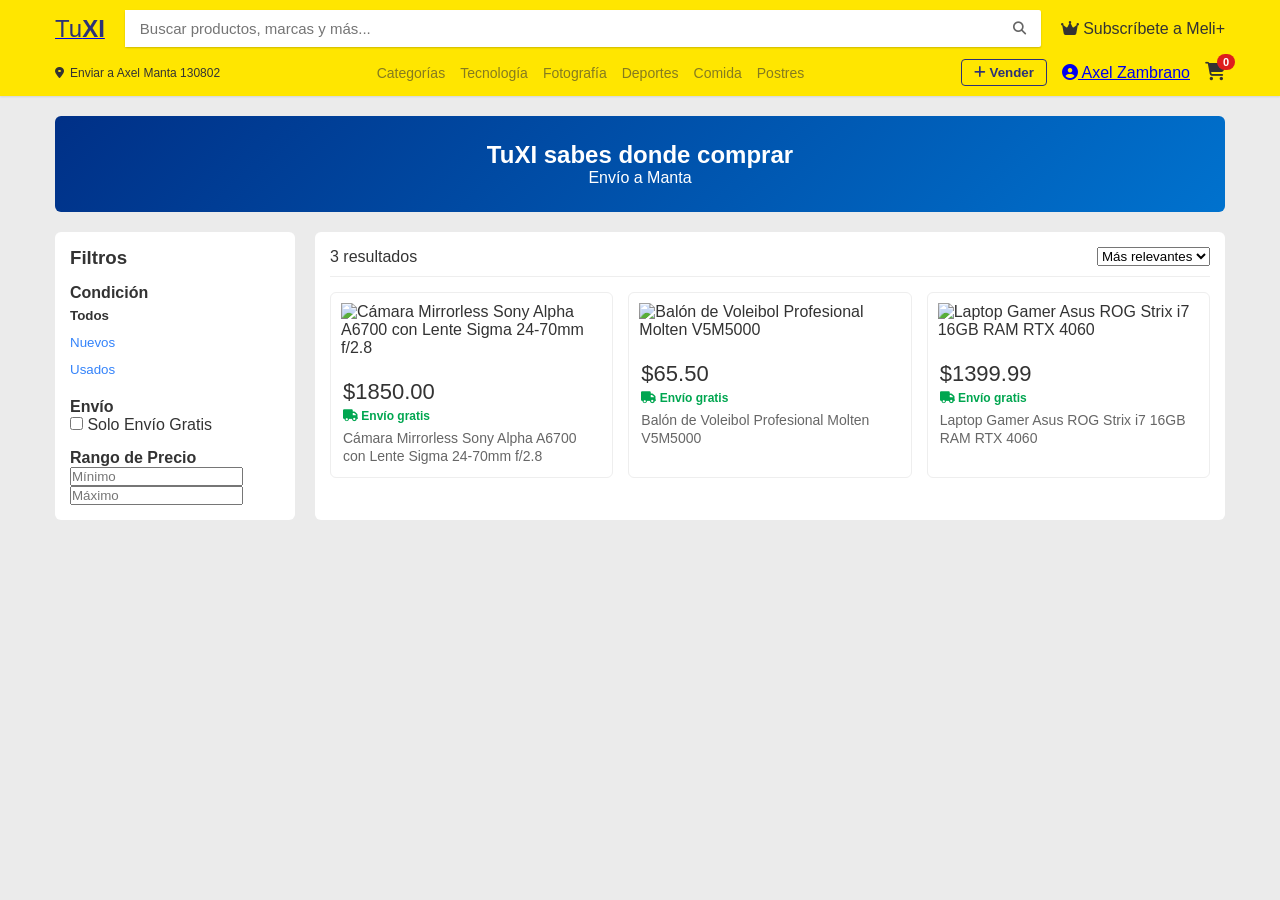
==== MercadoLibre.Web/index.html @ 3d37e742 "Replace 'Moda' category with 'Comida' and 'Postres'" ====
<!DOCTYPE html>
<html lang="es">
<head>
    <meta charset="UTF-8">
    <meta name="viewport" content="width=device-width, initial-scale=1.0">
    <title>Mercado Libre - Envío Gratis y Ofertas</title>
    <link rel="stylesheet" href="assets/css/styles.css">
    <link rel="stylesheet" href="https://cdnjs.cloudflare.com/ajax/libs/font-awesome/6.4.0/css/all.min.css">
</head>
<body>
    <header class="ml-header">
        <div class="header-container">
            <div class="header-top">
                <a href="#" class="logo">
                    <span class="logo-text">Tu<b>XI</b></span>
                </a>
                <div class="search-bar">
                    <input type="text" id="searchInput" placeholder="Buscar productos, marcas y más...">
                    <button id="searchBtn"><i class="fas fa-search"></i></button>
                </div>
                <div class="header-promo">
                    <i class="fas fa-crown"></i> Subscríbete a Meli+
                </div>
            </div>
            <nav class="header-nav">
                <div class="nav-address">
                    <i class="fas fa-map-marker-alt"></i>
                    <div>
                        <span class="text-small">Enviar a Axel</span>
                        <span class="text-bold">Manta 130802</span>
                    </div>
                </div>
                <ul class="nav-categories">
                    <li><a href="#" onclick="filterByCategory('Todos')">Categorías</a></li>
                    <li><a href="#" onclick="filterByCategory('Tecnología')">Tecnología</a></li>
                    <li><a href="#" onclick="filterByCategory('Cámaras')">Fotografía</a></li>
                    <li><a href="#" onclick="filterByCategory('Deportes')">Deportes</a></li>
                    <li><a href="#" onclick="filterByCategory('Comida')">Comida</a></li>
                    <li><a href="#" onclick="filterByCategory('Postres')">Postres</a></li>
                </ul>
                <div class="nav-user-actions">
                    <button class="btn-sell" onclick="openModal('modalPublish')"><i class="fas fa-plus"></i> Vender</button>
                    <a href="#" class="nav-link" id="userMenuBtn"><i class="fas fa-user-circle"></i> Axel Zambrano</a>
                    <a href="#" class="cart-btn" onclick="toggleCart()">
                        <i class="fas fa-shopping-cart"></i>
                        <span id="cartBadge" class="badge">0</span>
                    </a>
                </div>
            </nav>
        </div>
    </header>

    <main class="main-container">
        <!-- Banner principal -->
        <section class="hero-banner">
            <h2>TuXI sabes donde comprar </h2>
            <p>Envío a Manta</p>
        </section>

        <!-- Filtros y Contenido -->
        <div class="content-layout">
            <aside class="sidebar-filters">
                <h3>Filtros</h3>
                <div class="filter-group">
                    <h4>Condición</h4>
                    <button class="filter-btn active" onclick="filterCondition('all')">Todos</button>
                    <button class="filter-btn" onclick="filterCondition('Nuevo')">Nuevos</button>
                    <button class="filter-btn" onclick="filterCondition('Usado')">Usados</button>
                </div>
                <div class="filter-group">
                    <h4>Envío</h4>
                    <label><input type="checkbox" id="freeShippingCheck" onchange="applyFilters()"> Solo Envío Gratis</label>
                </div>
                <div class="filter-group">
                    <h4>Rango de Precio</h4>
                    <input type="number" id="minPrice" placeholder="Mínimo" oninput="applyFilters()">
                    <input type="number" id="maxPrice" placeholder="Máximo" oninput="applyFilters()">
                </div>
            </aside>

            <section class="products-grid-section">
                <div class="grid-header">
                    <span id="resultsCount">Cargando productos...</span>
                    <select id="sortSelect" onchange="applyFilters()">
                        <option value="relevance">Más relevantes</option>
                        <option value="price-asc">Menor precio</option>
                        <option value="price-desc">Mayor precio</option>
                    </select>
                </div>
                <div class="products-grid" id="productsGrid"></div>
            </section>
        </div>
    </main>

    <!-- Drawer de Carrito -->
    <div id="cartDrawer" class="cart-drawer">
        <div class="drawer-header">
            <h3><i class="fas fa-shopping-cart"></i> Tu Carrito</h3>
            <button onclick="toggleCart()" class="close-btn">&times;</button>
        </div>
        <div id="cartItemsList" class="drawer-body"></div>
        <div class="drawer-footer">
            <div class="total-row">
                <span>Total:</span>
                <strong id="cartTotal">$0.00</strong>
            </div>
            <button class="btn-checkout" onclick="checkout()">Comprar ahora</button>
        </div>
    </div>

    <!-- Modal para Publicar Producto -->
    <div id="modalPublish" class="modal">
        <div class="modal-content">
            <span class="close-modal" onclick="closeModal('modalPublish')">&times;</span>
            <h2>Vender un Producto</h2>
            <form id="publishForm" onsubmit="publishProduct(event)">
                <div class="form-group">
                    <label>Título del Producto</label>
                    <input type="text" id="pubTitle" required placeholder="Ej. Cámara Sony A6700 4K">
                </div>
                <div class="form-group">
                    <label>Categoría</label>
                    <select id="pubCategory" required>
                        <option value="Tecnología">Tecnología</option>
                        <option value="Cámaras">Cámaras y Fotografía</option>
                        <option value="Deportes">Deportes</option>
                        <option value="Comida">Comida</option>
                        <option value="Postres">Postres</option>
                    </select>
                </div>
                <div class="form-row">
                    <div class="form-group">
                        <label>Precio ($)</label>
                        <input type="number" id="pubPrice" step="0.01" required>
                    </div>
                    <div class="form-group">
                        <label>Condición</label>
                        <select id="pubCondition">
                            <option value="Nuevo">Nuevo</option>
                            <option value="Usado">Usado</option>
                        </select>
                    </div>
                </div>
                <div class="form-group">
                    <label>URL de la Imagen</label>
                    <input type="url" id="pubImage" required placeholder="https://..." value="https://images.unsplash.com/photo-1516035069371-29a1b244cc32?w=500">
                </div>
                <div class="form-group">
                    <label>Descripción</label>
                    <textarea id="pubDescription" rows="3" required></textarea>
                </div>
                <button type="submit" class="btn-submit">Publicar Ahora</button>
            </form>
        </div>
    </div>

    <!-- Modal Detalle y Mensajería Chat -->
    <div id="modalDetail" class="modal">
        <div class="modal-content large">
            <span class="close-modal" onclick="closeModal('modalDetail')">&times;</span>
            <div id="productDetailBody" class="detail-grid"></div>
            <hr class="divider">
            <div class="questions-section">
                <h3>Preguntas y Respuestas al Vendedor</h3>
                <div class="ask-box">
                    <input type="text" id="questionInput" placeholder="Escribe tu pregunta al vendedor...">
                    <button onclick="sendQuestion()"><i class="fas fa-paper-plane"></i> Preguntar</button>
                </div>
                <div id="chatMessages" class="chat-messages-list"></div>
            </div>
        </div>
    </div>

    <script src="js/products.js"></script>
    <script src="js/cart.js"></script>
    <script src="js/chat.js"></script>
    <script src="js/app.js"></script>
</body>
</html>
---- MercadoLibre.Web/assets/css/styles.css ----
* {
    margin: 0;
    padding: 0;
    box-sizing: border-box;
    font-family: 'Proxima Nova', -apple-system, BlinkMacSystemFont, 'Segoe UI', Roboto, Helvetica, Arial, sans-serif;
}

body {
    background-color: #ebebeb;
    color: #333;
}

/* Header Mercado Libre Style */
.ml-header {
    background-color: #ffe600;
    padding: 10px 0;
    box-shadow: 0 1px 2px 0 rgba(0,0,0,0.1);
    position: sticky;
    top: 0;
    z-index: 100;
}

.header-container {
    max-width: 1200px;
    margin: 0 auto;
    padding: 0 15px;
}

.header-top {
    display: flex;
    align-items: center;
    justify-content: space-between;
    gap: 20px;
}

.logo-text {
    font-size: 24px;
    color: #2d3277;
    text-decoration: none;
}

.search-bar {
    flex: 1;
    display: flex;
    background: #fff;
    border-radius: 2px;
    box-shadow: 0 1px 2px 0 rgba(0,0,0,0.2);
}

.search-bar input {
    width: 100%;
    border: none;
    padding: 10px 15px;
    font-size: 15px;
    outline: none;
}

.search-bar button {
    border: none;
    background: transparent;
    padding: 0 15px;
    color: #666;
    cursor: pointer;
}

.header-nav {
    display: flex;
    justify-content: space-between;
    align-items: center;
    margin-top: 12px;
}

.nav-address {
    display: flex;
    align-items: center;
    gap: 6px;
    font-size: 12px;
    cursor: pointer;
}

.nav-categories {
    display: flex;
    list-style: none;
    gap: 15px;
}

.nav-categories a {
    text-decoration: none;
    color: rgba(51,51,51,.6);
    font-size: 14px;
}

.nav-categories a:hover {
    color: #333;
}

.nav-user-actions {
    display: flex;
    align-items: center;
    gap: 15px;
}

.btn-sell {
    background: transparent;
    border: 1px solid #2d3277;
    color: #2d3277;
    padding: 5px 12px;
    border-radius: 4px;
    font-weight: 600;
    cursor: pointer;
}

.cart-btn {
    position: relative;
    color: #333;
    font-size: 18px;
    text-decoration: none;
}

.badge {
    position: absolute;
    top: -8px;
    right: -10px;
    background: #de1d1d;
    color: white;
    font-size: 11px;
    padding: 2px 6px;
    border-radius: 10px;
    font-weight: bold;
}

/* Layout */
.main-container {
    max-width: 1200px;
    margin: 20px auto;
    padding: 0 15px;
}

.hero-banner {
    background: linear-gradient(135deg, #003087, #0072ce);
    color: white;
    padding: 25px;
    border-radius: 6px;
    margin-bottom: 20px;
    text-align: center;
}

.content-layout {
    display: grid;
    grid-template-columns: 240px 1fr;
    gap: 20px;
}

.sidebar-filters {
    background: #fff;
    padding: 15px;
    border-radius: 6px;
    height: fit-content;
}

.filter-group {
    margin-top: 15px;
}

.filter-btn {
    display: block;
    width: 100%;
    text-align: left;
    background: none;
    border: none;
    padding: 6px 0;
    cursor: pointer;
    color: #3483fa;
}

.filter-btn.active {
    font-weight: bold;
    color: #333;
}

/* Products Grid */
.products-grid-section {
    background: #fff;
    padding: 15px;
    border-radius: 6px;
}

.grid-header {
    display: flex;
    justify-content: space-between;
    align-items: center;
    margin-bottom: 15px;
    padding-bottom: 10px;
    border-bottom: 1px solid #eee;
}

.products-grid {
    display: grid;
    grid-template-columns: repeat(auto-fill, minmax(210px, 1fr));
    gap: 15px;
}

.product-card {
    border: 1px solid #eee;
    border-radius: 6px;
    overflow: hidden;
    background: #fff;
    transition: transform 0.2s, box-shadow 0.2s;
    cursor: pointer;
}

.product-card:hover {
    transform: translateY(-3px);
    box-shadow: 0 6px 16px rgba(0,0,0,0.1);
}

.product-card img {
    width: 100%;
    height: 180px;
    object-fit: contain;
    padding: 10px;
}

.card-details {
    padding: 12px;
}

.price {
    font-size: 22px;
    font-weight: 500;
    color: #333;
}

.shipping {
    color: #00a650;
    font-size: 12px;
    font-weight: 600;
    margin-top: 4px;
}

.card-title {
    font-size: 14px;
    color: #666;
    margin-top: 6px;
    line-height: 1.3;
}

/* Modal and Drawer */
.modal {
    display: none;
    position: fixed;
    top: 0;
    left: 0;
    width: 100%;
    height: 100%;
    background: rgba(0,0,0,0.5);
    z-index: 1000;
}

.modal-content {
    background: #fff;
    margin: 5% auto;
    padding: 25px;
    width: 90%;
    max-width: 500px;
    border-radius: 8px;
    position: relative;
}

.modal-content.large {
    max-width: 850px;
}

.close-modal {
    position: absolute;
    right: 15px;
    top: 10px;
    font-size: 24px;
    cursor: pointer;
}

/* Cart Drawer */
.cart-drawer {
    position: fixed;
    right: -380px;
    top: 0;
    width: 360px;
    height: 100%;
    background: #fff;
    box-shadow: -2px 0 10px rgba(0,0,0,0.2);
    transition: right 0.3s ease;
    z-index: 1001;
    display: flex;
    flex-direction: column;
}

.cart-drawer.open {
    right: 0;
}

.drawer-header {
    padding: 15px;
    background: #ffe600;
    display: flex;
    justify-content: space-between;
    align-items: center;
}

.drawer-body {
    flex: 1;
    overflow-y: auto;
    padding: 15px;
}

.drawer-footer {
    padding: 15px;
    border-top: 1px solid #eee;
}

.btn-checkout {
    width: 100%;
    background: #3483fa;
    color: white;
    border: none;
    padding: 12px;
    border-radius: 6px;
    font-size: 16px;
    font-weight: 600;
    cursor: pointer;
}

.btn-checkout:hover {
    background: #2968c8;
}

/* Form Styles */
.form-group {
    margin-bottom: 12px;
}

.form-group label {
    display: block;
    font-size: 13px;
    margin-bottom: 4px;
    font-weight: bold;
}

.form-group input, .form-group select, .form-group textarea {
    width: 100%;
    padding: 8px;
    border: 1px solid #ccc;
    border-radius: 4px;
}

.btn-submit {
    width: 100%;
    background: #3483fa;
    color: white;
    border: none;
    padding: 10px;
    border-radius: 4px;
    font-weight: bold;
    cursor: pointer;
}
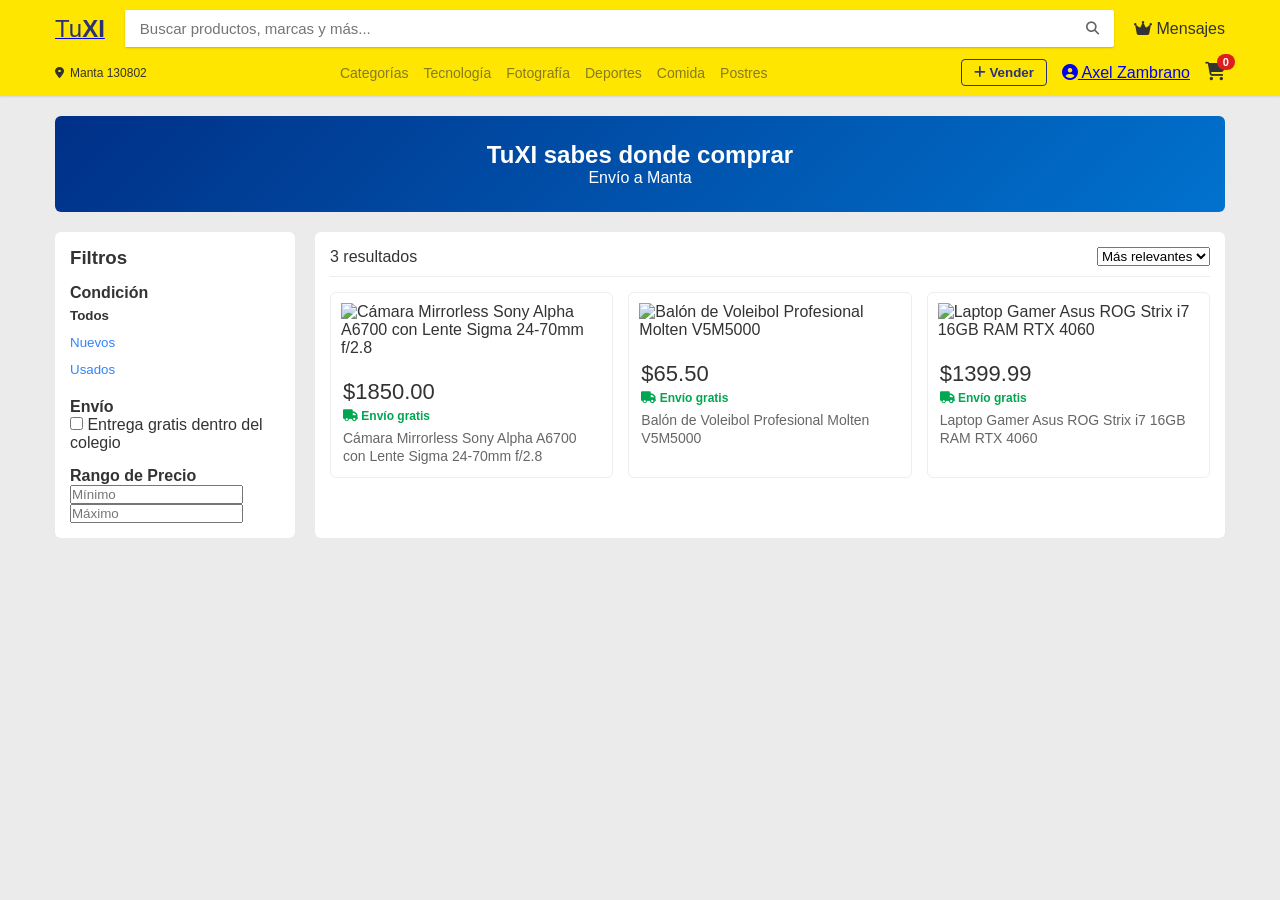
==== commit 2dd2aa90: "Update index.html" ====
--- a/MercadoLibre.Web/index.html
+++ b/MercadoLibre.Web/index.html
@@ -3,7 +3,7 @@
 <head>
     <meta charset="UTF-8">
     <meta name="viewport" content="width=device-width, initial-scale=1.0">
-    <title>Mercado Libre - Envío Gratis y Ofertas</title>
+    <title>TuXI, Crece tu Negocio</title>
     <link rel="stylesheet" href="assets/css/styles.css">
     <link rel="stylesheet" href="https://cdnjs.cloudflare.com/ajax/libs/font-awesome/6.4.0/css/all.min.css">
 </head>
@@ -19,14 +19,13 @@
                     <button id="searchBtn"><i class="fas fa-search"></i></button>
                 </div>
                 <div class="header-promo">
-                    <i class="fas fa-crown"></i> Subscríbete a Meli+
+                    <i class="fas fa-crown"></i> Mensajes
                 </div>
             </div>
             <nav class="header-nav">
                 <div class="nav-address">
                     <i class="fas fa-map-marker-alt"></i>
                     <div>
-                        <span class="text-small">Enviar a Axel</span>
                         <span class="text-bold">Manta 130802</span>
                     </div>
                 </div>
@@ -69,7 +68,7 @@
                 </div>
                 <div class="filter-group">
                     <h4>Envío</h4>
-                    <label><input type="checkbox" id="freeShippingCheck" onchange="applyFilters()"> Solo Envío Gratis</label>
+                    <label><input type="checkbox" id="freeShippingCheck" onchange="applyFilters()"> Entrega gratis dentro del colegio</label>
                 </div>
                 <div class="filter-group">
                     <h4>Rango de Precio</h4>
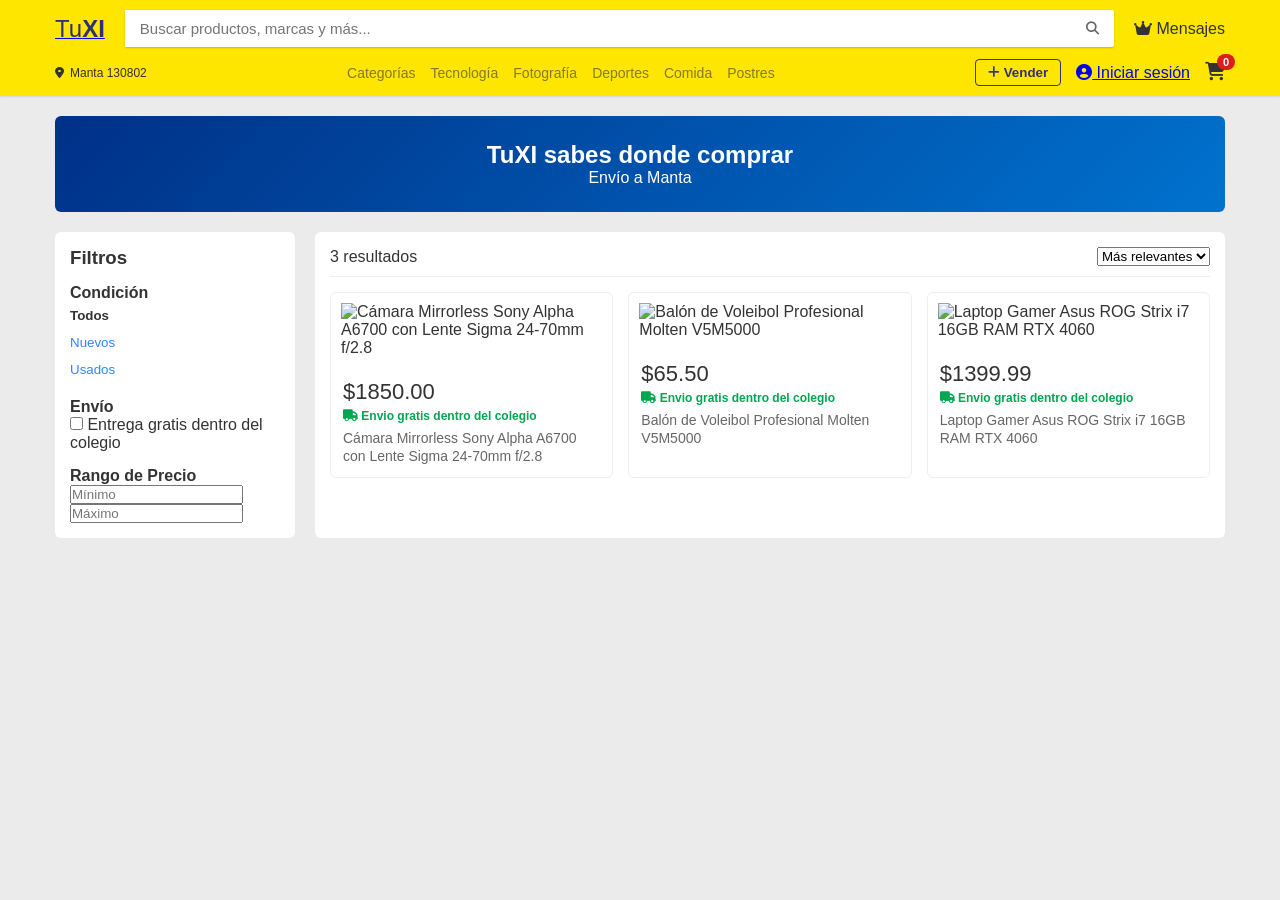
==== commit 6bf09cf0: "Cambio registro" ====
--- a/MercadoLibre.Web/index.html
+++ b/MercadoLibre.Web/index.html
@@ -1,178 +1,915 @@
 <!DOCTYPE html>
+
 <html lang="es">
-<head>
-    <meta charset="UTF-8">
-    <meta name="viewport" content="width=device-width, initial-scale=1.0">
-    <title>TuXI, Crece tu Negocio</title>
-    <link rel="stylesheet" href="assets/css/styles.css">
-    <link rel="stylesheet" href="https://cdnjs.cloudflare.com/ajax/libs/font-awesome/6.4.0/css/all.min.css">
-</head>
-<body>
-    <header class="ml-header">
-        <div class="header-container">
-            <div class="header-top">
-                <a href="#" class="logo">
-                    <span class="logo-text">Tu<b>XI</b></span>
-                </a>
-                <div class="search-bar">
-                    <input type="text" id="searchInput" placeholder="Buscar productos, marcas y más...">
-                    <button id="searchBtn"><i class="fas fa-search"></i></button>
-                </div>
-                <div class="header-promo">
-                    <i class="fas fa-crown"></i> Mensajes
-                </div>
-            </div>
-            <nav class="header-nav">
-                <div class="nav-address">
-                    <i class="fas fa-map-marker-alt"></i>
-                    <div>
-                        <span class="text-bold">Manta 130802</span>
-                    </div>
-                </div>
-                <ul class="nav-categories">
-                    <li><a href="#" onclick="filterByCategory('Todos')">Categorías</a></li>
-                    <li><a href="#" onclick="filterByCategory('Tecnología')">Tecnología</a></li>
-                    <li><a href="#" onclick="filterByCategory('Cámaras')">Fotografía</a></li>
-                    <li><a href="#" onclick="filterByCategory('Deportes')">Deportes</a></li>
-                    <li><a href="#" onclick="filterByCategory('Comida')">Comida</a></li>
-                    <li><a href="#" onclick="filterByCategory('Postres')">Postres</a></li>
-                </ul>
-                <div class="nav-user-actions">
-                    <button class="btn-sell" onclick="openModal('modalPublish')"><i class="fas fa-plus"></i> Vender</button>
-                    <a href="#" class="nav-link" id="userMenuBtn"><i class="fas fa-user-circle"></i> Axel Zambrano</a>
-                    <a href="#" class="cart-btn" onclick="toggleCart()">
-                        <i class="fas fa-shopping-cart"></i>
-                        <span id="cartBadge" class="badge">0</span>
-                    </a>
-                </div>
-            </nav>
-        </div>
-    </header>
-
-    <main class="main-container">
-        <!-- Banner principal -->
-        <section class="hero-banner">
-            <h2>TuXI sabes donde comprar </h2>
-            <p>Envío a Manta</p>
-        </section>
-
-        <!-- Filtros y Contenido -->
-        <div class="content-layout">
-            <aside class="sidebar-filters">
-                <h3>Filtros</h3>
-                <div class="filter-group">
-                    <h4>Condición</h4>
-                    <button class="filter-btn active" onclick="filterCondition('all')">Todos</button>
-                    <button class="filter-btn" onclick="filterCondition('Nuevo')">Nuevos</button>
-                    <button class="filter-btn" onclick="filterCondition('Usado')">Usados</button>
-                </div>
-                <div class="filter-group">
-                    <h4>Envío</h4>
-                    <label><input type="checkbox" id="freeShippingCheck" onchange="applyFilters()"> Entrega gratis dentro del colegio</label>
-                </div>
-                <div class="filter-group">
-                    <h4>Rango de Precio</h4>
-                    <input type="number" id="minPrice" placeholder="Mínimo" oninput="applyFilters()">
-                    <input type="number" id="maxPrice" placeholder="Máximo" oninput="applyFilters()">
-                </div>
-            </aside>
-
-            <section class="products-grid-section">
-                <div class="grid-header">
-                    <span id="resultsCount">Cargando productos...</span>
-                    <select id="sortSelect" onchange="applyFilters()">
-                        <option value="relevance">Más relevantes</option>
-                        <option value="price-asc">Menor precio</option>
-                        <option value="price-desc">Mayor precio</option>
-                    </select>
-                </div>
-                <div class="products-grid" id="productsGrid"></div>
-            </section>
-        </div>
-    </main>
-
-    <!-- Drawer de Carrito -->
-    <div id="cartDrawer" class="cart-drawer">
-        <div class="drawer-header">
-            <h3><i class="fas fa-shopping-cart"></i> Tu Carrito</h3>
-            <button onclick="toggleCart()" class="close-btn">&times;</button>
-        </div>
-        <div id="cartItemsList" class="drawer-body"></div>
-        <div class="drawer-footer">
-            <div class="total-row">
-                <span>Total:</span>
-                <strong id="cartTotal">$0.00</strong>
-            </div>
-            <button class="btn-checkout" onclick="checkout()">Comprar ahora</button>
-        </div>
-    </div>
-
-    <!-- Modal para Publicar Producto -->
-    <div id="modalPublish" class="modal">
-        <div class="modal-content">
-            <span class="close-modal" onclick="closeModal('modalPublish')">&times;</span>
-            <h2>Vender un Producto</h2>
-            <form id="publishForm" onsubmit="publishProduct(event)">
-                <div class="form-group">
-                    <label>Título del Producto</label>
-                    <input type="text" id="pubTitle" required placeholder="Ej. Cámara Sony A6700 4K">
-                </div>
-                <div class="form-group">
-                    <label>Categoría</label>
-                    <select id="pubCategory" required>
-                        <option value="Tecnología">Tecnología</option>
-                        <option value="Cámaras">Cámaras y Fotografía</option>
-                        <option value="Deportes">Deportes</option>
-                        <option value="Comida">Comida</option>
-                        <option value="Postres">Postres</option>
-                    </select>
-                </div>
-                <div class="form-row">
-                    <div class="form-group">
-                        <label>Precio ($)</label>
-                        <input type="number" id="pubPrice" step="0.01" required>
-                    </div>
-                    <div class="form-group">
-                        <label>Condición</label>
-                        <select id="pubCondition">
-                            <option value="Nuevo">Nuevo</option>
-                            <option value="Usado">Usado</option>
-                        </select>
-                    </div>
-                </div>
-                <div class="form-group">
-                    <label>URL de la Imagen</label>
-                    <input type="url" id="pubImage" required placeholder="https://..." value="https://images.unsplash.com/photo-1516035069371-29a1b244cc32?w=500">
-                </div>
-                <div class="form-group">
-                    <label>Descripción</label>
-                    <textarea id="pubDescription" rows="3" required></textarea>
-                </div>
-                <button type="submit" class="btn-submit">Publicar Ahora</button>
-            </form>
-        </div>
-    </div>
-
-    <!-- Modal Detalle y Mensajería Chat -->
-    <div id="modalDetail" class="modal">
-        <div class="modal-content large">
-            <span class="close-modal" onclick="closeModal('modalDetail')">&times;</span>
-            <div id="productDetailBody" class="detail-grid"></div>
-            <hr class="divider">
-            <div class="questions-section">
-                <h3>Preguntas y Respuestas al Vendedor</h3>
-                <div class="ask-box">
-                    <input type="text" id="questionInput" placeholder="Escribe tu pregunta al vendedor...">
-                    <button onclick="sendQuestion()"><i class="fas fa-paper-plane"></i> Preguntar</button>
-                </div>
-                <div id="chatMessages" class="chat-messages-list"></div>
-            </div>
-        </div>
-    </div>
-
-    <script src="js/products.js"></script>
-    <script src="js/cart.js"></script>
-    <script src="js/chat.js"></script>
-    <script src="js/app.js"></script>
-</body>
+	<head>
+		<meta charset="UTF-8" />
+		<meta name="viewport" content="width=device-width, initial-scale=1.0" />
+
+		
+		<title>TuXI, Crece tu Negocio</title>
+
+		<link rel="stylesheet" href="assets/css/styles.css" />
+		<link rel="stylesheet"
+			  href="https://cdnjs.cloudflare.com/ajax/libs/font-awesome/6.4.0/css/all.min.css" />
+		
+
+	</head>
+
+	<body>
+
+		<div id="notificationContainer" class="notification-container"></div>
+		
+		<!-- =========================
+     ENCABEZADO
+========================== -->
+
+		<header class="ml-header">
+
+			<div class="header-container">
+
+				<div class="header-top">
+
+					<a href="#" class="logo">
+						<span class="logo-text">
+							Tu<b>XI</b>
+						</span>
+					</a>
+
+					<div class="search-bar">
+
+						<input
+							type="text"
+							id="searchInput"
+							placeholder="Buscar productos, marcas y más..."
+                />
+
+						<button type="button" id="searchBtn">
+							<i class="fas fa-search"></i>
+						</button>
+
+					</div>
+
+					<div class="header-promo">
+						<i class="fas fa-crown"></i>
+						Mensajes
+					</div>
+
+				</div>
+
+
+				<!-- Navegación -->
+
+				<nav class="header-nav">
+
+					<div class="nav-address">
+
+						<i class="fas fa-map-marker-alt"></i>
+
+						<div>
+							<span class="text-bold">
+								Manta 130802
+							</span>
+						</div>
+
+					</div>
+
+
+					<ul class="nav-categories">
+
+						<li>
+							<a
+								href="#"
+								onclick="filterByCategory('Todos')"
+                    >
+								Categorías
+							</a>
+						</li>
+
+						<li>
+							<a
+								href="#"
+								onclick="filterByCategory('Tecnología')"
+                    >
+								Tecnología
+							</a>
+						</li>
+
+						<li>
+							<a
+								href="#"
+								onclick="filterByCategory('Cámaras')"
+                    >
+								Fotografía
+							</a>
+						</li>
+
+						<li>
+							<a
+								href="#"
+								onclick="filterByCategory('Deportes')"
+                    >
+								Deportes
+							</a>
+						</li>
+
+						<li>
+							<a
+								href="#"
+								onclick="filterByCategory('Comida')"
+                    >
+								Comida
+							</a>
+						</li>
+
+						<li>
+							<a
+								href="#"
+								onclick="filterByCategory('Postres')"
+                    >
+								Postres
+							</a>
+						</li>
+
+					</ul>
+
+
+					<div class="nav-user-actions">
+
+						<button
+							type="button"
+							class="btn-sell"
+							onclick="openModal('modalPublish')"
+                >
+							<i class="fas fa-plus"></i>
+							Vender
+						</button>
+
+
+						<a
+						href="#"
+						class="nav-link"
+						 id="userMenuBtn"
+											>
+							<i class="fas fa-user-circle"></i>
+							Iniciar sesión
+						</a>
+
+
+						<a
+							href="#"
+							class="cart-btn"
+							onclick="toggleCart()"
+                >
+
+							<i class="fas fa-shopping-cart"></i>
+
+							<span
+								id="cartBadge"
+								class="badge"
+                    >
+								0
+							</span>
+
+						</a>
+
+					</div>
+
+				</nav>
+
+			</div>
+
+		</header>
+
+
+
+		<!-- =========================
+     CONTENIDO PRINCIPAL
+========================== -->
+
+		<main class="main-container">
+
+			<!-- Banner -->
+
+			<section class="hero-banner">
+
+				<h2>
+					TuXI sabes donde comprar
+				</h2>
+
+				<p>
+					Envío a Manta
+				</p>
+
+			</section>
+
+
+			<!-- Filtros y productos -->
+
+			<div class="content-layout">
+
+
+				<!-- Filtros -->
+
+				<aside class="sidebar-filters">
+
+					<h3>
+						Filtros
+					</h3>
+
+
+					<div class="filter-group">
+
+						<h4>
+							Condición
+						</h4>
+
+
+						<button
+							type="button"
+							class="filter-btn active"
+							onclick="filterCondition('all')"
+                >
+							Todos
+						</button>
+
+
+						<button
+							type="button"
+							class="filter-btn"
+							onclick="filterCondition('Nuevo')"
+                >
+							Nuevos
+						</button>
+
+
+						<button
+							type="button"
+							class="filter-btn"
+							onclick="filterCondition('Usado')"
+                >
+							Usados
+						</button>
+
+					</div>
+
+
+					<div class="filter-group">
+
+						<h4>
+							Envío
+						</h4>
+
+
+						<label>
+
+							<input
+								type="checkbox"
+								id="freeShippingCheck"
+								onchange="applyFilters()"
+                    />
+
+							Entrega gratis dentro del colegio
+
+						</label>
+
+					</div>
+
+
+					<div class="filter-group">
+
+						<h4>
+							Rango de Precio
+						</h4>
+
+
+						<input
+							type="number"
+							id="minPrice"
+							placeholder="Mínimo"
+							oninput="applyFilters()"
+                />
+
+
+						<input
+							type="number"
+							id="maxPrice"
+							placeholder="Máximo"
+							oninput="applyFilters()"
+                />
+
+					</div>
+
+				</aside>
+
+
+
+				<!-- Productos -->
+
+				<section class="products-grid-section">
+
+					<div class="grid-header">
+
+						<span id="resultsCount">
+							Cargando productos...
+						</span>
+
+
+						<select
+							id="sortSelect"
+							onchange="applyFilters()"
+                >
+
+							<option value="relevance">
+								Más relevantes
+							</option>
+
+							<option value="price-asc">
+								Menor precio
+							</option>
+
+							<option value="price-desc">
+								Mayor precio
+							</option>
+
+						</select>
+
+					</div>
+
+
+					<div
+						class="products-grid"
+						id="productsGrid"
+            ></div>
+
+				</section>
+
+			</div>
+
+		</main>
+
+
+
+		<!-- =========================
+     CARRITO
+========================== -->
+
+		<div
+			id="cartDrawer"
+			class="cart-drawer"
+>
+
+			<div class="drawer-header">
+
+				<h3>
+					<i class="fas fa-shopping-cart"></i>
+					Tu Carrito
+				</h3>
+
+
+				<button
+					type="button"
+					onclick="toggleCart()"
+					class="close-btn"
+        >
+					×;
+				</button>
+
+			</div>
+
+
+			<div
+				id="cartItemsList"
+				class="drawer-body"
+    ></div>
+
+
+			<div class="drawer-footer">
+
+				<div class="total-row">
+
+					<span>
+						Total:
+					</span>
+
+
+					<strong id="cartTotal">
+						$0.00
+					</strong>
+
+				</div>
+
+
+				<button
+					type="button"
+					class="btn-checkout"
+					onclick="checkout()"
+        >
+					Comprar ahora
+				</button>
+
+			</div>
+
+		</div>
+
+
+
+		<!-- =========================
+     MODAL PUBLICAR PRODUCTO
+========================== -->
+
+		<div
+			id="modalPublish"
+			class="modal"
+>
+
+			<div class="modal-content">
+
+				<span
+					class="close-modal"
+					onclick="closeModal('modalPublish')"
+        >
+					×;
+				</span>
+
+
+				<h2>
+					Vender un Producto
+				</h2>
+
+
+				<form
+					id="publishForm"
+					onsubmit="publishProduct(event)"
+        >
+
+					<div class="form-group">
+
+						<label for="pubTitle">
+							Título del Producto
+						</label>
+
+
+						<input
+							type="text"
+							id="pubTitle"
+							required=""
+							placeholder="Ej. Cámara Sony A6700 4K"
+                />
+
+					</div>
+
+
+					<div class="form-group">
+
+						<label for="pubCategory">
+							Categoría
+						</label>
+
+
+						<select
+							id="pubCategory"
+							required=""
+                >
+
+							<option value="Tecnología">
+								Tecnología
+							</option>
+
+							<option value="Cámaras">
+								Cámaras y Fotografía
+							</option>
+
+							<option value="Deportes">
+								Deportes
+							</option>
+
+							<option value="Comida">
+								Comida
+							</option>
+
+							<option value="Postres">
+								Postres
+							</option>
+
+						</select>
+
+					</div>
+
+
+					<div class="form-row">
+
+						<div class="form-group">
+
+							<label for="pubPrice">
+								Precio ($)
+							</label>
+
+
+							<input
+								type="number"
+								id="pubPrice"
+								step="0.01"
+								required=""
+                    />
+
+						</div>
+
+
+						<div class="form-group">
+
+							<label for="pubCondition">
+								Condición
+							</label>
+
+
+							<select id="pubCondition">
+
+								<option value="Nuevo">
+									Nuevo
+								</option>
+
+								<option value="Usado">
+									Usado
+								</option>
+
+							</select>
+
+						</div>
+
+					</div>
+
+
+					<div class="form-group">
+
+						<label for="pubImage">
+							URL de la Imagen
+						</label>
+
+
+						<input
+							type="url"
+							id="pubImage"
+							required=""
+							placeholder="https://..."
+							value="https://images.unsplash.com/photo-1516035069371-29a1b244cc32?w=500"
+                />
+
+					</div>
+
+
+					<div class="form-group">
+
+						<label for="pubDescription">
+							Descripción
+						</label>
+
+
+						<textarea
+							id="pubDescription"
+							rows="3"
+							required=""
+                ></textarea>
+
+					</div>
+
+
+					<button
+						type="submit"
+						class="btn-submit"
+            >
+						Publicar Ahora
+					</button>
+
+				</form>
+
+			</div>
+
+		</div>
+
+
+
+		<!-- =========================
+     MODAL DETALLE + CHAT
+========================== -->
+
+		<div
+			id="modalDetail"
+			class="modal"
+>
+
+			<div class="modal-content large">
+
+				<span
+					class="close-modal"
+					onclick="closeModal('modalDetail')"
+        >
+					×;
+				</span>
+
+
+				<div
+					id="productDetailBody"
+					class="detail-grid"
+        ></div>
+
+
+				<hr class="divider" />
+
+
+				<div class="questions-section">
+
+					<h3>
+						Preguntas y Respuestas al Vendedor
+					</h3>
+
+
+					<div class="ask-box">
+
+						<input
+							type="text"
+							id="questionInput"
+							placeholder="Escribe tu pregunta al vendedor..."
+                />
+
+
+						<button
+							type="button"
+							onclick="sendQuestion()"
+                >
+
+							<i class="fas fa-paper-plane"></i>
+
+							Preguntar
+
+						</button>
+
+					</div>
+
+
+					<div
+						id="chatMessages"
+						class="chat-messages-list"
+            ></div>
+
+				</div>
+
+			</div>
+
+		</div>
+
+
+
+		<!-- =========================
+     JAVASCRIPT
+========================== -->
+
+		<!-- =========================
+     MODAL INICIO DE SESIÓN
+========================== -->
+
+		<div
+			id="modalLogin"
+			class="modal"
+>
+
+			
+			<div class="modal-content">
+
+				<span
+					class="close-modal"
+					onclick="closeModal('modalLogin')"
+    >
+					×
+				</span>
+
+
+				<h2>
+					Iniciar sesión
+				</h2>
+
+
+				<form
+					id="loginForm"
+					onsubmit="loginUser(event)"
+    >
+
+					<div class="form-group">
+
+						<label for="loginEmail">
+							Correo electrónico
+						</label>
+
+						<input
+							type="email"
+							id="loginEmail"
+							placeholder="ejemplo@correo.com"
+							required=""
+            />
+
+					</div>
+
+
+					<div class="form-group">
+
+						<label for="loginPassword">
+							Contraseña
+						</label>
+
+						<input
+							type="password"
+							id="loginPassword"
+							placeholder="Tu contraseña"
+							required=""
+            />
+
+					</div>
+
+
+					<button
+						type="submit"
+						class="btn-submit"
+        >
+						Iniciar sesión
+					</button>
+
+				</form>
+
+
+				<p>
+					¿No tienes una cuenta?
+
+					<a
+						href="#"
+						onclick="
+                closeModal('modalLogin');
+                openModal('modalRegister');
+                return false;
+            "
+        >
+						Regístrate aquí
+					</a>
+
+				</p>
+
+			</div>
+			
+
+		</div>
+
+		<!-- =========================
+     MODAL REGISTRO
+========================== -->
+
+		<div
+			id="modalRegister"
+			class="modal"
+>
+
+			
+			<div class="modal-content">
+
+				<span
+					class="close-modal"
+					onclick="closeModal('modalRegister')"
+    >
+					×
+				</span>
+
+
+				<h2>
+					Crear una cuenta
+				</h2>
+
+
+				<form
+					id="registerForm"
+					onsubmit="registerUser(event)"
+    >
+
+					<div class="form-group">
+
+						<label for="registerName">
+							Nombre completo
+						</label>
+
+						<input
+							type="text"
+							id="registerName"
+							placeholder="Tu nombre"
+							required=""
+            />
+
+					</div>
+
+
+					<div class="form-group">
+
+						<label for="registerEmail">
+							Correo electrónico
+						</label>
+
+						<input
+							type="email"
+							id="registerEmail"
+							placeholder="ejemplo@correo.com"
+							required=""
+            />
+
+					</div>
+
+
+					<div class="form-group">
+
+						<label for="registerPassword">
+							Contraseña
+						</label>
+
+						<input
+							type="password"
+							id="registerPassword"
+							placeholder="Crea una contraseña"
+							required=""
+            />
+
+					</div>
+
+
+					<button
+						type="submit"
+						class="btn-submit"
+        >
+						Crear cuenta
+					</button>
+
+				</form>
+
+
+				<p>
+
+					¿Ya tienes una cuenta?
+
+					<a
+						href="#"
+						onclick="
+                closeModal('modalRegister');
+                openModal('modalLogin');
+                return false;
+            "
+        >
+						Inicia sesión
+					</a>
+
+				</p>
+
+			</div>
+			
+
+		</div>
+
+
+		<script src="js/products.js"></script>
+		<script src="js/cart.js"></script>
+		<script src="js/chat.js"></script>
+		<script src="js/auth.js"></script>
+		<script src="js/app.js"></script>
+
+		<!-- Modal de confirmación de cierre de sesión -->
+		<div id="logoutModal" class="custom-confirm-overlay">
+
+			<div class="custom-confirm-box">
+
+				<div class="confirm-icon">
+					<i class="fas fa-user-check"></i>
+				</div>
+
+				<h3>Sesión iniciada</h3>
+
+				<p id="logoutMessage">
+					¿Quieres cerrar sesión?
+				</p>
+
+				<div class="confirm-buttons">
+
+					<button
+						type="button"
+						class="confirm-cancel"
+						onclick="closeLogoutModal()">
+						Cancelar
+					</button>
+
+					<button
+						type="button"
+						class="confirm-logout"
+						onclick="confirmLogout()">
+						Cerrar sesión
+					</button>
+
+				</div>
+
+			</div>
+
+		</div>
+		
+	</body>
+
 </html>
--- a/MercadoLibre.Web/assets/css/styles.css
+++ b/MercadoLibre.Web/assets/css/styles.css
@@ -362,3 +362,424 @@
     font-weight: bold;
     cursor: pointer;
 }
+
+/* =========================================
+   NOTIFICACIONES TuXI
+   ========================================= */
+
+.notification-container {
+    position: fixed;
+    top: 85px;
+    right: 25px;
+    z-index: 99999;
+
+    display: flex;
+    flex-direction: column;
+    gap: 12px;
+
+    pointer-events: none;
+}
+
+.tuxi-notification {
+    width: 330px;
+    min-height: 72px;
+
+    background: #ffffff;
+    border-radius: 12px;
+
+    box-shadow: 0 8px 30px rgba(0, 0, 0, 0.15);
+
+    display: flex;
+    align-items: center;
+
+    padding: 14px 16px;
+
+    transform: translateX(120%);
+    opacity: 0;
+
+    transition:
+        transform 0.35s ease,
+        opacity 0.35s ease;
+
+    pointer-events: auto;
+}
+
+.tuxi-notification.show {
+    transform: translateX(0);
+    opacity: 1;
+}
+
+.notification-icon {
+    width: 42px;
+    height: 42px;
+
+    border-radius: 50%;
+
+    display: flex;
+    align-items: center;
+    justify-content: center;
+
+    margin-right: 12px;
+
+    font-size: 18px;
+    flex-shrink: 0;
+}
+
+.notification-content {
+    flex: 1;
+}
+
+.notification-title {
+    font-size: 15px;
+    font-weight: 700;
+    margin-bottom: 3px;
+    color: #333;
+}
+
+.notification-message {
+    font-size: 13px;
+    color: #666;
+    line-height: 1.3;
+}
+
+.notification-close {
+    border: none;
+    background: transparent;
+
+    color: #999;
+
+    font-size: 18px;
+
+    cursor: pointer;
+
+    margin-left: 8px;
+}
+
+.notification-close:hover {
+    color: #333;
+}
+
+/* ÉXITO */
+
+.tuxi-notification.success {
+    border-left: 4px solid #28a745;
+}
+
+.tuxi-notification.success .notification-icon {
+    background: #e8f7ed;
+    color: #28a745;
+}
+
+/* ERROR */
+
+.tuxi-notification.error {
+    border-left: 4px solid #dc3545;
+}
+
+.tuxi-notification.error .notification-icon {
+    background: #fdeaea;
+    color: #dc3545;
+}
+
+/* ADVERTENCIA */
+
+.tuxi-notification.warning {
+    border-left: 4px solid #f0ad00;
+}
+
+.tuxi-notification.warning .notification-icon {
+    background: #fff5d9;
+    color: #f0ad00;
+}
+
+/* INFORMACIÓN */
+
+.tuxi-notification.info {
+    border-left: 4px solid #3483fa;
+}
+
+.tuxi-notification.info .notification-icon {
+    background: #eaf2ff;
+    color: #3483fa;
+}
+
+
+/* =========================================
+   RESPONSIVE
+   ========================================= */
+
+@media (max-width: 600px) {
+
+    .notification-container {
+        top: 75px;
+        right: 12px;
+        left: 12px;
+    }
+
+    .tuxi-notification {
+        width: auto;
+    }
+}
+
+/* =========================================
+   MODAL PERSONALIZADO DE CIERRE DE SESIÓN
+   ========================================= */
+
+.custom-confirm-overlay {
+    position: fixed;
+
+    inset: 0;
+
+    background: rgba(0, 0, 0, 0.35);
+
+    backdrop-filter: blur(4px);
+
+    display: flex;
+
+    align-items: center;
+    justify-content: center;
+
+    z-index: 100000;
+
+    opacity: 0;
+
+    visibility: hidden;
+
+    transition:
+        opacity 0.25s ease,
+        visibility 0.25s ease;
+}
+
+
+/* Cuando está abierto */
+
+.custom-confirm-overlay.show {
+    opacity: 1;
+
+    visibility: visible;
+}
+
+
+/* Caja */
+
+.custom-confirm-box {
+    width: 380px;
+
+    max-width: calc(100% - 30px);
+
+    background: #ffffff;
+
+    border-radius: 18px;
+
+    padding: 28px;
+
+    text-align: center;
+
+    box-shadow:
+        0 20px 60px rgba(0, 0, 0, 0.22);
+
+    transform: scale(0.85) translateY(20px);
+
+    transition:
+        transform 0.3s cubic-bezier(.34,1.56,.64,1);
+}
+
+
+/* Animación de entrada */
+
+.custom-confirm-overlay.show .custom-confirm-box {
+
+    transform:
+        scale(1)
+        translateY(0);
+
+}
+
+
+/* Icono */
+
+.confirm-icon {
+
+    width: 64px;
+    height: 64px;
+
+    margin: 0 auto 16px;
+
+    border-radius: 50%;
+
+    display: flex;
+
+    align-items: center;
+    justify-content: center;
+
+    background: #eef4ff;
+
+    color: #3483fa;
+
+    font-size: 25px;
+
+}
+
+
+/* Título */
+
+.custom-confirm-box h3 {
+
+    margin: 0 0 8px;
+
+    font-size: 21px;
+
+    color: #333;
+
+}
+
+
+/* Texto */
+
+.custom-confirm-box p {
+
+    margin: 0 0 25px;
+
+    color: #666;
+
+    font-size: 14px;
+
+    line-height: 1.5;
+
+}
+
+
+/* Botones */
+
+.confirm-buttons {
+
+    display: flex;
+
+    gap: 10px;
+
+    justify-content: center;
+
+}
+
+
+/* Botón cancelar */
+
+.confirm-cancel,
+.confirm-logout {
+
+    border: none;
+
+    padding: 11px 20px;
+
+    border-radius: 9px;
+
+    font-size: 14px;
+
+    font-weight: 600;
+
+    cursor: pointer;
+
+    transition:
+        transform 0.2s ease,
+        background 0.2s ease;
+}
+
+
+.confirm-cancel {
+
+    background: #f1f1f1;
+
+    color: #555;
+
+}
+
+
+.confirm-cancel:hover {
+
+    background: #e5e5e5;
+
+    transform: translateY(-1px);
+
+}
+
+
+/* Botón cerrar sesión */
+
+.confirm-logout {
+
+    background: #3483fa;
+
+    color: white;
+
+}
+
+
+.confirm-logout:hover {
+
+    background: #2968c8;
+
+    transform: translateY(-1px);
+
+}
+
+
+/* Animación pequeña del icono */
+
+.custom-confirm-overlay.show .confirm-icon {
+
+    animation:
+        confirmIconPop 0.45s ease;
+}
+
+
+@keyframes confirmIconPop {
+
+    0% {
+
+        transform: scale(0.5);
+
+        opacity: 0;
+
+    }
+
+    70% {
+
+        transform: scale(1.1);
+
+    }
+
+    100% {
+
+        transform: scale(1);
+
+        opacity: 1;
+
+    }
+
+}
+
+
+/* Responsive */
+
+@media (max-width: 500px) {
+
+    .custom-confirm-box {
+
+        padding: 24px;
+
+    }
+
+    .confirm-buttons {
+
+        flex-direction: column;
+
+    }
+
+    .confirm-cancel,
+    .confirm-logout {
+
+        width: 100%;
+
+    }
+
+}
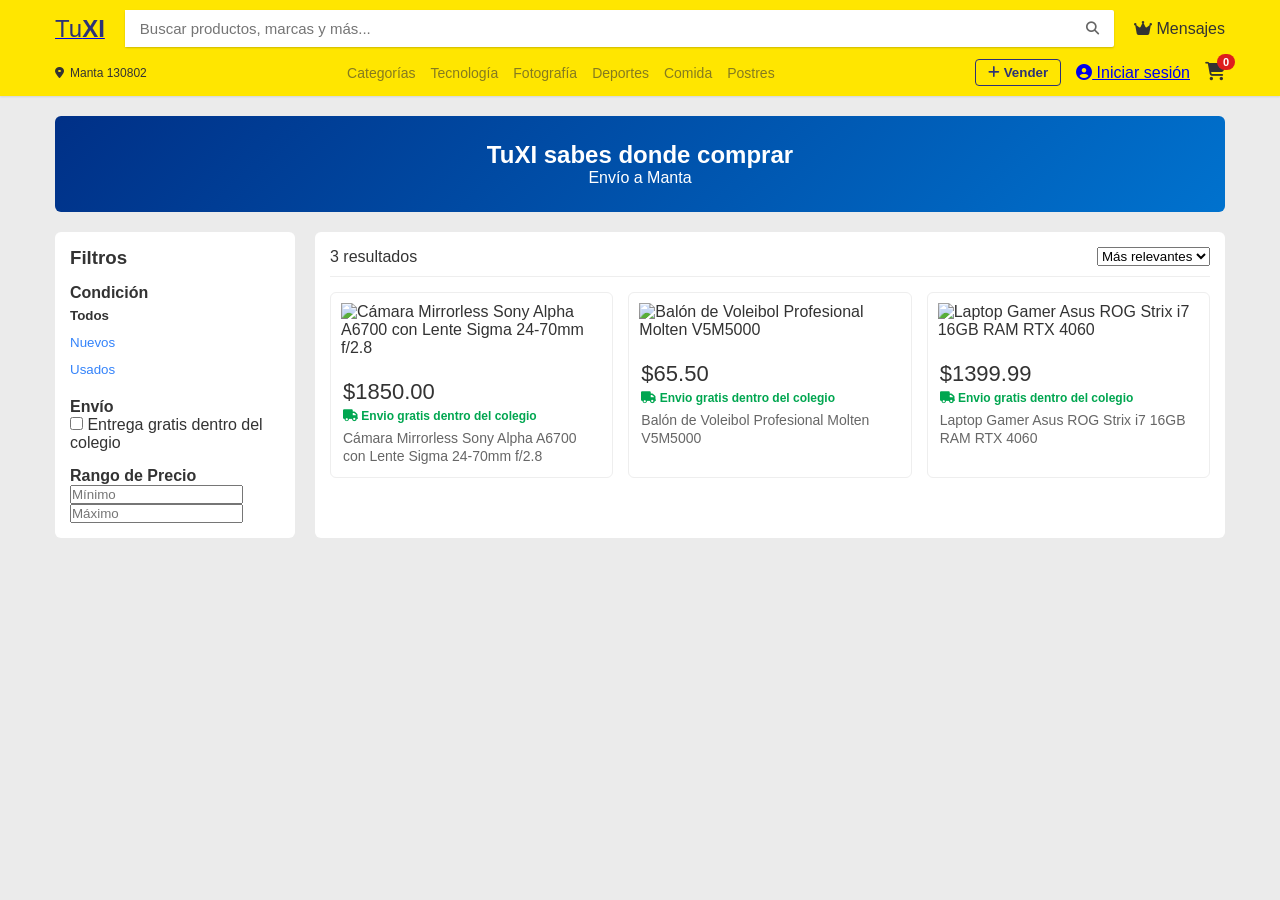
==== commit a48294e7: "Resolver conflicto de index.html" ====
--- a/MercadoLibre.Web/index.html
+++ b/MercadoLibre.Web/index.html
@@ -1,27 +1,37 @@
 <!DOCTYPE html>
 
 <html lang="es">
+
 	<head>
 		<meta charset="UTF-8" />
 		<meta name="viewport" content="width=device-width, initial-scale=1.0" />
 
-		
 		<title>TuXI, Crece tu Negocio</title>
 
 		<link rel="stylesheet" href="assets/css/styles.css" />
-		<link rel="stylesheet"
-			  href="https://cdnjs.cloudflare.com/ajax/libs/font-awesome/6.4.0/css/all.min.css" />
-		
+
+		<link
+			rel="stylesheet"
+			href="https://cdnjs.cloudflare.com/ajax/libs/font-awesome/6.4.0/css/all.min.css"
+/>
 
 	</head>
 
 	<body>
 
-		<div id="notificationContainer" class="notification-container"></div>
-		
-		<!-- =========================
+		<!-- =========================================
+     SISTEMA DE NOTIFICACIONES
+========================================== -->
+
+		<div
+			id="notificationContainer"
+			class="notification-container"
+></div>
+
+
+		<!-- =========================================
      ENCABEZADO
-========================== -->
+========================================== -->
 
 		<header class="ml-header">
 
@@ -30,10 +40,13 @@
 				<div class="header-top">
 
 					<a href="#" class="logo">
+
 						<span class="logo-text">
 							Tu<b>XI</b>
 						</span>
+
 					</a>
+
 
 					<div class="search-bar">
 
@@ -43,21 +56,30 @@
 							placeholder="Buscar productos, marcas y más..."
                 />
 
-						<button type="button" id="searchBtn">
+						<button
+							type="button"
+							id="searchBtn"
+                >
 							<i class="fas fa-search"></i>
 						</button>
 
 					</div>
 
+
 					<div class="header-promo">
+
 						<i class="fas fa-crown"></i>
+
 						Mensajes
+
 					</div>
 
 				</div>
 
 
-				<!-- Navegación -->
+				<!-- =====================================
+             NAVEGACIÓN
+        ====================================== -->
 
 				<nav class="header-nav">
 
@@ -66,9 +88,11 @@
 						<i class="fas fa-map-marker-alt"></i>
 
 						<div>
+
 							<span class="text-bold">
 								Manta 130802
 							</span>
+
 						</div>
 
 					</div>
@@ -79,7 +103,7 @@
 						<li>
 							<a
 								href="#"
-								onclick="filterByCategory('Todos')"
+								onclick="filterByCategory('Todos'); return false;"
                     >
 								Categorías
 							</a>
@@ -88,7 +112,7 @@
 						<li>
 							<a
 								href="#"
-								onclick="filterByCategory('Tecnología')"
+								onclick="filterByCategory('Tecnología'); return false;"
                     >
 								Tecnología
 							</a>
@@ -97,7 +121,7 @@
 						<li>
 							<a
 								href="#"
-								onclick="filterByCategory('Cámaras')"
+								onclick="filterByCategory('Cámaras'); return false;"
                     >
 								Fotografía
 							</a>
@@ -106,7 +130,7 @@
 						<li>
 							<a
 								href="#"
-								onclick="filterByCategory('Deportes')"
+								onclick="filterByCategory('Deportes'); return false;"
                     >
 								Deportes
 							</a>
@@ -115,7 +139,7 @@
 						<li>
 							<a
 								href="#"
-								onclick="filterByCategory('Comida')"
+								onclick="filterByCategory('Comida'); return false;"
                     >
 								Comida
 							</a>
@@ -124,7 +148,7 @@
 						<li>
 							<a
 								href="#"
-								onclick="filterByCategory('Postres')"
+								onclick="filterByCategory('Postres'); return false;"
                     >
 								Postres
 							</a>
@@ -140,25 +164,31 @@
 							class="btn-sell"
 							onclick="openModal('modalPublish')"
                 >
+
 							<i class="fas fa-plus"></i>
+
 							Vender
+
 						</button>
 
 
 						<a
-						href="#"
-						class="nav-link"
-						 id="userMenuBtn"
-											>
+							href="#"
+							class="nav-link"
+							id="userMenuBtn"
+                >
+
 							<i class="fas fa-user-circle"></i>
+
 							Iniciar sesión
+
 						</a>
 
 
 						<a
 							href="#"
 							class="cart-btn"
-							onclick="toggleCart()"
+							onclick="toggleCart(); return false;"
                 >
 
 							<i class="fas fa-shopping-cart"></i>
@@ -182,13 +212,14 @@
 
 
 
-		<!-- =========================
+		<!-- =========================================
      CONTENIDO PRINCIPAL
-========================== -->
+========================================== -->
 
 		<main class="main-container">
 
-			<!-- Banner -->
+
+			<!-- BANNER PRINCIPAL -->
 
 			<section class="hero-banner">
 
@@ -203,12 +234,14 @@
 			</section>
 
 
-			<!-- Filtros y productos -->
+			<!-- =====================================
+         FILTROS Y PRODUCTOS
+    ====================================== -->
 
 			<div class="content-layout">
 
 
-				<!-- Filtros -->
+				<!-- FILTROS -->
 
 				<aside class="sidebar-filters">
 
@@ -303,7 +336,7 @@
 
 
 
-				<!-- Productos -->
+				<!-- PRODUCTOS -->
 
 				<section class="products-grid-section">
 
@@ -349,9 +382,9 @@
 
 
 
-		<!-- =========================
+		<!-- =========================================
      CARRITO
-========================== -->
+========================================== -->
 
 		<div
 			id="cartDrawer"
@@ -361,8 +394,11 @@
 			<div class="drawer-header">
 
 				<h3>
+
 					<i class="fas fa-shopping-cart"></i>
+
 					Tu Carrito
+
 				</h3>
 
 
@@ -371,7 +407,7 @@
 					onclick="toggleCart()"
 					class="close-btn"
         >
-					×;
+					;
 				</button>
 
 			</div>
@@ -413,9 +449,9 @@
 
 
 
-		<!-- =========================
+		<!-- =========================================
      MODAL PUBLICAR PRODUCTO
-========================== -->
+========================================== -->
 
 		<div
 			id="modalPublish"
@@ -428,7 +464,7 @@
 					class="close-modal"
 					onclick="closeModal('modalPublish')"
         >
-					×;
+					;
 				</span>
 
 
@@ -588,9 +624,9 @@
 
 
 
-		<!-- =========================
+		<!-- =========================================
      MODAL DETALLE + CHAT
-========================== -->
+========================================== -->
 
 		<div
 			id="modalDetail"
@@ -603,7 +639,7 @@
 					class="close-modal"
 					onclick="closeModal('modalDetail')"
         >
-					×;
+					;
 				</span>
 
 
@@ -659,27 +695,22 @@
 
 
 
-		<!-- =========================
-     JAVASCRIPT
-========================== -->
-
-		<!-- =========================
+		<!-- =========================================
      MODAL INICIO DE SESIÓN
-========================== -->
+========================================== -->
 
 		<div
 			id="modalLogin"
 			class="modal"
 >
 
-			
 			<div class="modal-content">
 
 				<span
 					class="close-modal"
 					onclick="closeModal('modalLogin')"
-    >
-					×
+        >
+					;
 				</span>
 
 
@@ -691,20 +722,21 @@
 				<form
 					id="loginForm"
 					onsubmit="loginUser(event)"
-    >
+        >
 
 					<div class="form-group">
 
 						<label for="loginEmail">
 							Correo electrónico
 						</label>
+
 
 						<input
 							type="email"
 							id="loginEmail"
 							placeholder="ejemplo@correo.com"
 							required=""
-            />
+                />
 
 					</div>
 
@@ -714,13 +746,14 @@
 						<label for="loginPassword">
 							Contraseña
 						</label>
+
 
 						<input
 							type="password"
 							id="loginPassword"
 							placeholder="Tu contraseña"
 							required=""
-            />
+                />
 
 					</div>
 
@@ -728,7 +761,7 @@
 					<button
 						type="submit"
 						class="btn-submit"
-        >
+            >
 						Iniciar sesión
 					</button>
 
@@ -736,43 +769,44 @@
 
 
 				<p>
+
 					¿No tienes una cuenta?
 
 					<a
 						href="#"
 						onclick="
-                closeModal('modalLogin');
-                openModal('modalRegister');
-                return false;
-            "
-        >
+                    closeModal('modalLogin');
+                    openModal('modalRegister');
+                    return false;
+                "
+            >
 						Regístrate aquí
 					</a>
 
 				</p>
 
 			</div>
-			
 
 		</div>
 
-		<!-- =========================
+
+
+		<!-- =========================================
      MODAL REGISTRO
-========================== -->
+========================================== -->
 
 		<div
 			id="modalRegister"
 			class="modal"
 >
 
-			
 			<div class="modal-content">
 
 				<span
 					class="close-modal"
 					onclick="closeModal('modalRegister')"
-    >
-					×
+        >
+					;
 				</span>
 
 
@@ -784,20 +818,21 @@
 				<form
 					id="registerForm"
 					onsubmit="registerUser(event)"
-    >
+        >
 
 					<div class="form-group">
 
 						<label for="registerName">
 							Nombre completo
 						</label>
+
 
 						<input
 							type="text"
 							id="registerName"
 							placeholder="Tu nombre"
 							required=""
-            />
+                />
 
 					</div>
 
@@ -807,13 +842,14 @@
 						<label for="registerEmail">
 							Correo electrónico
 						</label>
+
 
 						<input
 							type="email"
 							id="registerEmail"
 							placeholder="ejemplo@correo.com"
 							required=""
-            />
+                />
 
 					</div>
 
@@ -823,13 +859,14 @@
 						<label for="registerPassword">
 							Contraseña
 						</label>
+
 
 						<input
 							type="password"
 							id="registerPassword"
 							placeholder="Crea una contraseña"
 							required=""
-            />
+                />
 
 					</div>
 
@@ -837,7 +874,7 @@
 					<button
 						type="submit"
 						class="btn-submit"
-        >
+            >
 						Crear cuenta
 					</button>
 
@@ -851,56 +888,82 @@
 					<a
 						href="#"
 						onclick="
-                closeModal('modalRegister');
-                openModal('modalLogin');
-                return false;
-            "
-        >
+                    closeModal('modalRegister');
+                    openModal('modalLogin');
+                    return false;
+                "
+            >
 						Inicia sesión
 					</a>
 
 				</p>
 
 			</div>
-			
 
 		</div>
 
 
+
+		<!-- =========================================
+     JAVASCRIPT
+========================================== -->
+
 		<script src="js/products.js"></script>
+
 		<script src="js/cart.js"></script>
+
 		<script src="js/chat.js"></script>
+
 		<script src="js/auth.js"></script>
+
 		<script src="js/app.js"></script>
 
-		<!-- Modal de confirmación de cierre de sesión -->
-		<div id="logoutModal" class="custom-confirm-overlay">
+
+
+		<!-- =========================================
+     MODAL PERSONALIZADO DE CERRAR SESIÓN
+========================================== -->
+
+		<div
+			id="logoutModal"
+			class="custom-confirm-overlay"
+>
 
 			<div class="custom-confirm-box">
 
 				<div class="confirm-icon">
+
 					<i class="fas fa-user-check"></i>
+
 				</div>
 
-				<h3>Sesión iniciada</h3>
+
+				<h3>
+					Sesión iniciada
+				</h3>
+
 
 				<p id="logoutMessage">
 					¿Quieres cerrar sesión?
 				</p>
 
+
 				<div class="confirm-buttons">
 
 					<button
 						type="button"
 						class="confirm-cancel"
-						onclick="closeLogoutModal()">
+						onclick="closeLogoutModal()"
+            >
 						Cancelar
 					</button>
+
 
 					<button
 						type="button"
 						class="confirm-logout"
-						onclick="confirmLogout()">
+						onclick="confirmLogout()"
+            >
 						Cerrar sesión
 					</button>
 
@@ -909,7 +972,7 @@
 			</div>
 
 		</div>
-		
+
 	</body>
 
-</html>
+</html>
--- a/MercadoLibre.Web/assets/css/styles.css
+++ b/MercadoLibre.Web/assets/css/styles.css
@@ -362,6 +362,7 @@
     font-weight: bold;
     cursor: pointer;
 }
+<<<<<<< HEAD
 
 /* =========================================
    NOTIFICACIONES TuXI
@@ -782,4 +783,6 @@
 
     }
 
-}+}
+=======
+>>>>>>> 8272aec45483f17f108c1363394b294c9f0410ad
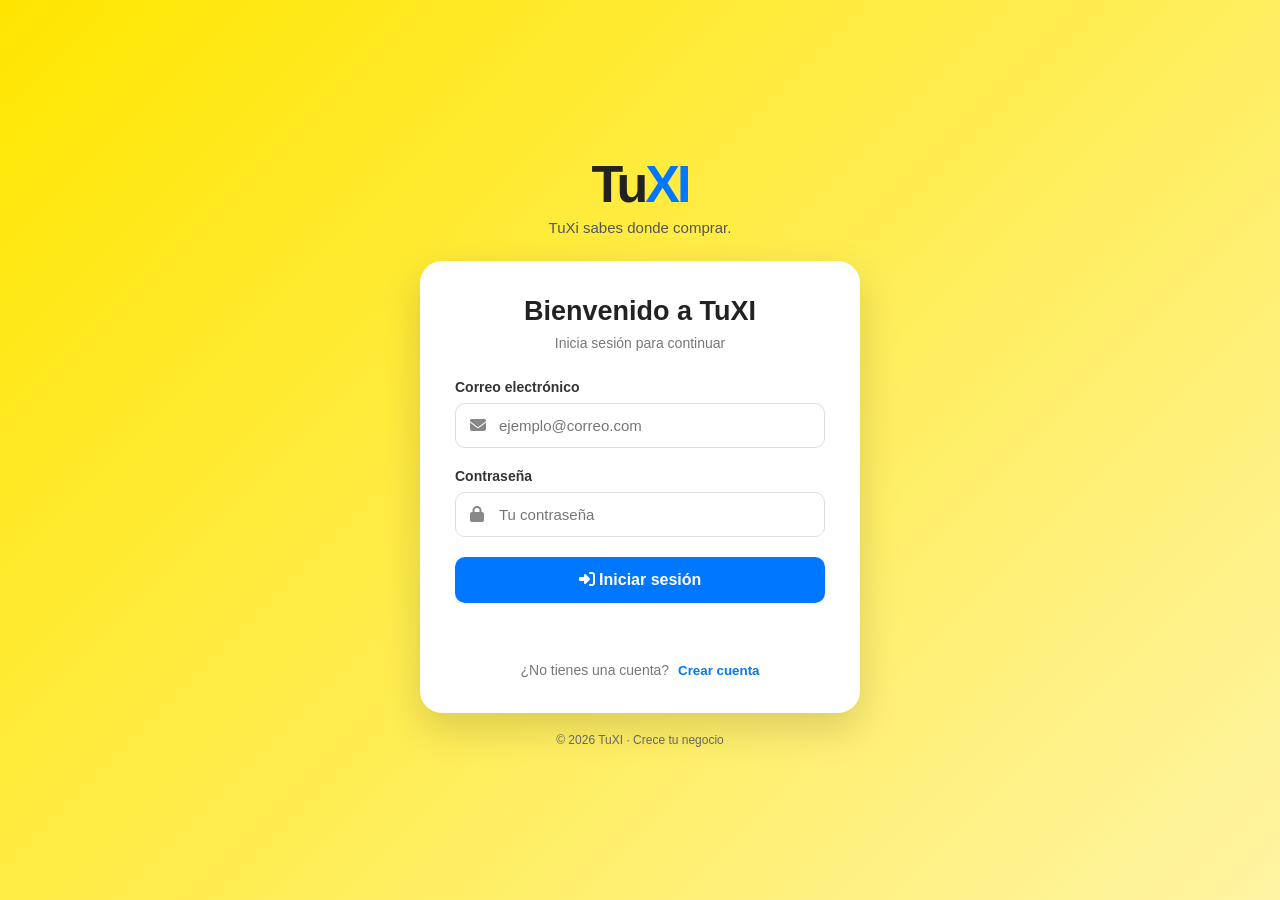
==== commit e7045f83: "Actualización del proyecto" ====
--- a/MercadoLibre.Web/index.html
+++ b/MercadoLibre.Web/index.html
@@ -1,45 +1,66 @@
 <!DOCTYPE html>
-
 <html lang="es">
 
 	<head>
+
 		<meta charset="UTF-8" />
-		<meta name="viewport" content="width=device-width, initial-scale=1.0" />
+
+		<meta
+			name="viewport"
+			content="width=device-width, initial-scale=1.0"
+    />
 
 		<title>TuXI, Crece tu Negocio</title>
 
-		<link rel="stylesheet" href="assets/css/styles.css" />
+		<link
+			rel="stylesheet"
+			href="assets/css/styles.css"
+    />
 
 		<link
 			rel="stylesheet"
 			href="https://cdnjs.cloudflare.com/ajax/libs/font-awesome/6.4.0/css/all.min.css"
-/>
+    />
 
 	</head>
 
+
 	<body>
 
+
 		<!-- =========================================
-     SISTEMA DE NOTIFICACIONES
-========================================== -->
+         SISTEMA DE NOTIFICACIONES
+    ========================================== -->
 
 		<div
 			id="notificationContainer"
 			class="notification-container"
-></div>
+    ></div>
+
 
 
 		<!-- =========================================
-     ENCABEZADO
-========================================== -->
+         ENCABEZADO
+    ========================================== -->
 
 		<header class="ml-header">
 
 			<div class="header-container">
 
+
+				<!-- =====================================
+                 PARTE SUPERIOR
+            ====================================== -->
+
 				<div class="header-top">
 
-					<a href="#" class="logo">
+
+					<!-- LOGO -->
+
+					<a
+						href="#"
+						class="logo"
+                >
 
 						<span class="logo-text">
 							Tu<b>XI</b>
@@ -47,6 +68,9 @@
 
 					</a>
 
+
+
+					<!-- BUSCADOR -->
 
 					<div class="search-bar">
 
@@ -54,18 +78,23 @@
 							type="text"
 							id="searchInput"
 							placeholder="Buscar productos, marcas y más..."
-                />
+                    />
 
 						<button
 							type="button"
 							id="searchBtn"
-                >
+                    >
+
 							<i class="fas fa-search"></i>
+
 						</button>
 
 					</div>
 
 
+
+					<!-- MENSAJES -->
+
 					<div class="header-promo">
 
 						<i class="fas fa-crown"></i>
@@ -74,14 +103,19 @@
 
 					</div>
 
+
 				</div>
 
 
+
 				<!-- =====================================
-             NAVEGACIÓN
-        ====================================== -->
+                 NAVEGACIÓN
+            ====================================== -->
 
 				<nav class="header-nav">
+
+
+					<!-- DIRECCIÓN -->
 
 					<div class="nav-address">
 
@@ -98,72 +132,98 @@
 					</div>
 
 
+
+					<!-- CATEGORÍAS -->
+
 					<ul class="nav-categories">
 
 						<li>
+
 							<a
 								href="#"
 								onclick="filterByCategory('Todos'); return false;"
-                    >
+                        >
 								Categorías
 							</a>
+
 						</li>
 
+
 						<li>
+
 							<a
 								href="#"
 								onclick="filterByCategory('Tecnología'); return false;"
-                    >
+                        >
 								Tecnología
 							</a>
+
 						</li>
 
+
 						<li>
+
 							<a
 								href="#"
 								onclick="filterByCategory('Cámaras'); return false;"
-                    >
+                        >
 								Fotografía
 							</a>
+
 						</li>
 
+
 						<li>
+
 							<a
 								href="#"
 								onclick="filterByCategory('Deportes'); return false;"
-                    >
+                        >
 								Deportes
 							</a>
+
 						</li>
 
+
 						<li>
+
 							<a
 								href="#"
 								onclick="filterByCategory('Comida'); return false;"
-                    >
+                        >
 								Comida
 							</a>
+
 						</li>
 
+
 						<li>
+
 							<a
 								href="#"
 								onclick="filterByCategory('Postres'); return false;"
-                    >
+                        >
 								Postres
 							</a>
+
 						</li>
 
 					</ul>
 
 
+
+					<!-- ACCIONES DEL USUARIO -->
+
 					<div class="nav-user-actions">
+
+
+						<!-- VENDER -->
 
 						<button
 							type="button"
 							class="btn-sell"
 							onclick="openModal('modalPublish')"
-                >
+                    >
 
 							<i class="fas fa-plus"></i>
 
@@ -172,36 +232,106 @@
 						</button>
 
 
-						<a
-							href="#"
-							class="nav-link"
-							id="userMenuBtn"
-                >
-
-							<i class="fas fa-user-circle"></i>
-
-							Iniciar sesión
-
-						</a>
-
+
+						<!-- USUARIO -->
+
+						<div class="user-menu-container">
+							<button
+								type="button"
+								class="nav-link user-menu-button"
+								id="userMenuBtn"
+    >
+								<i class="fas fa-user-circle"></i>
+								<span id="userMenuName">Usuario</span>
+								<i class="fas fa-chevron-down user-arrow"></i>
+							</button>
+
+							<div
+								class="user-dropdown"
+								id="userDropdown"
+    >
+								<div class="user-dropdown-header">
+									<i class="fas fa-user-circle"></i>
+
+									<div>
+										<strong id="dropdownUserName">Usuario</strong>
+										<small>Mi cuenta</small>
+									</div>
+								</div>
+
+								<div class="user-dropdown-divider"></div>
+
+								<button
+									type="button"
+									class="user-dropdown-item"
+									onclick="openUserSection('cart')"
+        >
+									<i class="fas fa-shopping-cart"></i>
+									<span>Mi carrito</span>
+								</button>
+
+								<button
+									type="button"
+									class="user-dropdown-item"
+									onclick="openUserSection('chat')"
+        >
+									<i class="fas fa-comments"></i>
+									<span>Mis chats</span>
+								</button>
+
+								<button
+									type="button"
+									class="user-dropdown-item"
+									onclick="openUserSection('products')"
+        >
+									<i class="fas fa-box"></i>
+									<span>Mis publicaciones</span>
+								</button>
+
+								<button
+									type="button"
+									class="user-dropdown-item"
+									onclick="openUserSection('profile')"
+        >
+									<i class="fas fa-user"></i>
+									<span>Mi perfil</span>
+								</button>
+
+								<div class="user-dropdown-divider"></div>
+
+								<button
+									type="button"
+									class="user-dropdown-item logout-item"
+									onclick="logoutUser()"
+        >
+									<i class="fas fa-right-from-bracket"></i>
+									<span>Cerrar sesión</span>
+								</button>
+							</div>
+						</div>
+
+
+
+						<!-- CARRITO -->
 
 						<a
 							href="#"
 							class="cart-btn"
 							onclick="toggleCart(); return false;"
-                >
+                    >
 
 							<i class="fas fa-shopping-cart"></i>
 
 							<span
 								id="cartBadge"
 								class="badge"
-                    >
+                        >
 								0
 							</span>
 
 						</a>
 
+
 					</div>
 
 				</nav>
@@ -213,13 +343,15 @@
 
 
 		<!-- =========================================
-     CONTENIDO PRINCIPAL
-========================================== -->
+         CONTENIDO PRINCIPAL
+    ========================================== -->
 
 		<main class="main-container">
 
 
-			<!-- BANNER PRINCIPAL -->
+			<!-- =====================================
+             BANNER PRINCIPAL
+        ====================================== -->
 
 			<section class="hero-banner">
 
@@ -234,14 +366,17 @@
 			</section>
 
 
+
 			<!-- =====================================
-         FILTROS Y PRODUCTOS
-    ====================================== -->
+             FILTROS Y PRODUCTOS
+        ====================================== -->
 
 			<div class="content-layout">
 
 
-				<!-- FILTROS -->
+				<!-- =================================
+                 FILTROS
+            ================================== -->
 
 				<aside class="sidebar-filters">
 
@@ -249,6 +384,9 @@
 						Filtros
 					</h3>
 
+
+
+					<!-- CONDICIÓN -->
 
 					<div class="filter-group">
 
@@ -261,7 +399,7 @@
 							type="button"
 							class="filter-btn active"
 							onclick="filterCondition('all')"
-                >
+                    >
 							Todos
 						</button>
 
@@ -270,7 +408,7 @@
 							type="button"
 							class="filter-btn"
 							onclick="filterCondition('Nuevo')"
-                >
+                    >
 							Nuevos
 						</button>
 
@@ -279,12 +417,15 @@
 							type="button"
 							class="filter-btn"
 							onclick="filterCondition('Usado')"
-                >
+                    >
 							Usados
 						</button>
 
 					</div>
 
+
+
+					<!-- ENVÍO -->
 
 					<div class="filter-group">
 
@@ -299,7 +440,7 @@
 								type="checkbox"
 								id="freeShippingCheck"
 								onchange="applyFilters()"
-                    />
+                        />
 
 							Entrega gratis dentro del colegio
 
@@ -307,6 +448,9 @@
 
 					</div>
 
+
+
+					<!-- RANGO DE PRECIO -->
 
 					<div class="filter-group">
 
@@ -320,7 +464,7 @@
 							id="minPrice"
 							placeholder="Mínimo"
 							oninput="applyFilters()"
-                />
+                    />
 
 
 						<input
@@ -328,7 +472,7 @@
 							id="maxPrice"
 							placeholder="Máximo"
 							oninput="applyFilters()"
-                />
+                    />
 
 					</div>
 
@@ -336,9 +480,14 @@
 
 
 
-				<!-- PRODUCTOS -->
+				<!-- =================================
+                 PRODUCTOS
+            ================================== -->
 
 				<section class="products-grid-section">
+
+
+					<!-- CABECERA -->
 
 					<div class="grid-header">
 
@@ -350,16 +499,18 @@
 						<select
 							id="sortSelect"
 							onchange="applyFilters()"
-                >
+                    >
 
 							<option value="relevance">
 								Más relevantes
 							</option>
 
+
 							<option value="price-asc">
 								Menor precio
 							</option>
 
+
 							<option value="price-desc">
 								Mayor precio
 							</option>
@@ -369,10 +520,14 @@
 					</div>
 
 
+
+					<!-- GRID -->
+
 					<div
 						class="products-grid"
 						id="productsGrid"
-            ></div>
+                ></div>
+
 
 				</section>
 
@@ -383,13 +538,14 @@
 
 
 		<!-- =========================================
-     CARRITO
-========================================== -->
+         CARRITO
+    ========================================== -->
 
 		<div
 			id="cartDrawer"
 			class="cart-drawer"
->
+    >
+
 
 			<div class="drawer-header">
 
@@ -406,17 +562,19 @@
 					type="button"
 					onclick="toggleCart()"
 					class="close-btn"
-        >
-					;
+            >
+					×
 				</button>
 
 			</div>
+
 
 
 			<div
 				id="cartItemsList"
 				class="drawer-body"
-    ></div>
+        ></div>
+
 
 
 			<div class="drawer-footer">
@@ -439,7 +597,7 @@
 					type="button"
 					class="btn-checkout"
 					onclick="checkout()"
-        >
+            >
 					Comprar ahora
 				</button>
 
@@ -450,22 +608,24 @@
 
 
 		<!-- =========================================
-     MODAL PUBLICAR PRODUCTO
-========================================== -->
+         MODAL PUBLICAR PRODUCTO
+    ========================================== -->
 
 		<div
 			id="modalPublish"
 			class="modal"
->
+    >
 
 			<div class="modal-content">
+
 
 				<span
 					class="close-modal"
 					onclick="closeModal('modalPublish')"
-        >
-					;
+            >
+					×
 				</span>
+
 
 
 				<h2>
@@ -473,10 +633,14 @@
 				</h2>
 
 
+
 				<form
 					id="publishForm"
 					onsubmit="publishProduct(event)"
-        >
+            >
+
+
+					<!-- TÍTULO -->
 
 					<div class="form-group">
 
@@ -490,10 +654,13 @@
 							id="pubTitle"
 							required=""
 							placeholder="Ej. Cámara Sony A6700 4K"
-                />
-
-					</div>
-
+                    />
+
+					</div>
+
+
+
+					<!-- CATEGORÍA -->
 
 					<div class="form-group">
 
@@ -505,24 +672,28 @@
 						<select
 							id="pubCategory"
 							required=""
-                >
+                    >
 
 							<option value="Tecnología">
 								Tecnología
 							</option>
 
+
 							<option value="Cámaras">
 								Cámaras y Fotografía
 							</option>
 
+
 							<option value="Deportes">
 								Deportes
 							</option>
 
+
 							<option value="Comida">
 								Comida
 							</option>
 
+
 							<option value="Postres">
 								Postres
 							</option>
@@ -532,7 +703,11 @@
 					</div>
 
 
+
+					<!-- PRECIO + CONDICIÓN -->
+
 					<div class="form-row">
+
 
 						<div class="form-group">
 
@@ -546,9 +721,10 @@
 								id="pubPrice"
 								step="0.01"
 								required=""
-                    />
+                        />
 
 						</div>
+
 
 
 						<div class="form-group">
@@ -558,12 +734,15 @@
 							</label>
 
 
-							<select id="pubCondition">
+							<select
+								id="pubCondition"
+                        >
 
 								<option value="Nuevo">
 									Nuevo
 								</option>
 
+
 								<option value="Usado">
 									Usado
 								</option>
@@ -572,8 +751,12 @@
 
 						</div>
 
-					</div>
-
+
+					</div>
+
+
+
+					<!-- IMAGEN -->
 
 					<div class="form-group">
 
@@ -588,10 +771,13 @@
 							required=""
 							placeholder="https://..."
 							value="https://images.unsplash.com/photo-1516035069371-29a1b244cc32?w=500"
-                />
-
-					</div>
-
+                    />
+
+					</div>
+
+
+
+					<!-- DESCRIPCIÓN -->
 
 					<div class="form-group">
 
@@ -604,18 +790,22 @@
 							id="pubDescription"
 							rows="3"
 							required=""
-                ></textarea>
-
-					</div>
-
+                    ></textarea>
+
+					</div>
+
+
+
+					<!-- BOTÓN -->
 
 					<button
 						type="submit"
 						class="btn-submit"
-            >
+                >
 						Publicar Ahora
 					</button>
 
+
 				</form>
 
 			</div>
@@ -625,38 +815,45 @@
 
 
 		<!-- =========================================
-     MODAL DETALLE + CHAT
-========================================== -->
+         MODAL DETALLE + CHAT
+    ========================================== -->
 
 		<div
 			id="modalDetail"
 			class="modal"
->
+    >
 
 			<div class="modal-content large">
+
 
 				<span
 					class="close-modal"
 					onclick="closeModal('modalDetail')"
-        >
-					;
+            >
+					×
 				</span>
+
 
 
 				<div
 					id="productDetailBody"
 					class="detail-grid"
-        ></div>
+            ></div>
+
 
 
 				<hr class="divider" />
 
+
+
+				<!-- PREGUNTAS -->
 
 				<div class="questions-section">
 
 					<h3>
 						Preguntas y Respuestas al Vendedor
 					</h3>
+
 
 
 					<div class="ask-box">
@@ -665,13 +862,13 @@
 							type="text"
 							id="questionInput"
 							placeholder="Escribe tu pregunta al vendedor..."
-                />
+                    />
 
 
 						<button
 							type="button"
 							onclick="sendQuestion()"
-                >
+                    >
 
 							<i class="fas fa-paper-plane"></i>
 
@@ -680,12 +877,13 @@
 						</button>
 
 					</div>
+
 
 
 					<div
 						id="chatMessages"
 						class="chat-messages-list"
-            ></div>
+                ></div>
 
 				</div>
 
@@ -696,246 +894,49 @@
 
 
 		<!-- =========================================
-     MODAL INICIO DE SESIÓN
-========================================== -->
-
-		<div
-			id="modalLogin"
-			class="modal"
->
-
-			<div class="modal-content">
-
-				<span
-					class="close-modal"
-					onclick="closeModal('modalLogin')"
-        >
-					;
-				</span>
-
-
-				<h2>
-					Iniciar sesión
-				</h2>
-
-
-				<form
-					id="loginForm"
-					onsubmit="loginUser(event)"
-        >
-
-					<div class="form-group">
-
-						<label for="loginEmail">
-							Correo electrónico
-						</label>
-
-
-						<input
-							type="email"
-							id="loginEmail"
-							placeholder="ejemplo@correo.com"
-							required=""
-                />
-
-					</div>
-
-
-					<div class="form-group">
-
-						<label for="loginPassword">
-							Contraseña
-						</label>
-
-
-						<input
-							type="password"
-							id="loginPassword"
-							placeholder="Tu contraseña"
-							required=""
-                />
-
-					</div>
-
-
-					<button
-						type="submit"
-						class="btn-submit"
-            >
-						Iniciar sesión
-					</button>
-
-				</form>
-
-
-				<p>
-
-					¿No tienes una cuenta?
-
-					<a
-						href="#"
-						onclick="
-                    closeModal('modalLogin');
-                    openModal('modalRegister');
-                    return false;
-                "
-            >
-						Regístrate aquí
-					</a>
-
-				</p>
-
-			</div>
-
-		</div>
+         JAVASCRIPT
+    ========================================== -->
+
+		<!-- PRODUCTOS -->
+
+		<script src="js/products.js"></script>
+
+
+		<!-- CARRITO -->
+
+		<script src="js/cart.js"></script>
+
+
+		<!-- CHAT -->
+
+		<script src="js/chat.js"></script>
+
+
+		<!-- APP -->
+
+		<script src="js/app.js"></script>
 
 
 
 		<!-- =========================================
-     MODAL REGISTRO
-========================================== -->
-
-		<div
-			id="modalRegister"
-			class="modal"
->
-
-			<div class="modal-content">
-
-				<span
-					class="close-modal"
-					onclick="closeModal('modalRegister')"
-        >
-					;
-				</span>
-
-
-				<h2>
-					Crear una cuenta
-				</h2>
-
-
-				<form
-					id="registerForm"
-					onsubmit="registerUser(event)"
-        >
-
-					<div class="form-group">
-
-						<label for="registerName">
-							Nombre completo
-						</label>
-
-
-						<input
-							type="text"
-							id="registerName"
-							placeholder="Tu nombre"
-							required=""
-                />
-
-					</div>
-
-
-					<div class="form-group">
-
-						<label for="registerEmail">
-							Correo electrónico
-						</label>
-
-
-						<input
-							type="email"
-							id="registerEmail"
-							placeholder="ejemplo@correo.com"
-							required=""
-                />
-
-					</div>
-
-
-					<div class="form-group">
-
-						<label for="registerPassword">
-							Contraseña
-						</label>
-
-
-						<input
-							type="password"
-							id="registerPassword"
-							placeholder="Crea una contraseña"
-							required=""
-                />
-
-					</div>
-
-
-					<button
-						type="submit"
-						class="btn-submit"
-            >
-						Crear cuenta
-					</button>
-
-				</form>
-
-
-				<p>
-
-					¿Ya tienes una cuenta?
-
-					<a
-						href="#"
-						onclick="
-                    closeModal('modalRegister');
-                    openModal('modalLogin');
-                    return false;
-                "
-            >
-						Inicia sesión
-					</a>
-
-				</p>
-
-			</div>
-
-		</div>
-
-
-
-		<!-- =========================================
-     JAVASCRIPT
-========================================== -->
-
-		<script src="js/products.js"></script>
-
-		<script src="js/cart.js"></script>
-
-		<script src="js/chat.js"></script>
-
-		<script src="js/auth.js"></script>
-
-		<script src="js/app.js"></script>
-
-
-
-		<!-- =========================================
-     MODAL PERSONALIZADO DE CERRAR SESIÓN
-========================================== -->
+         MODAL PERSONALIZADO
+         CERRAR SESIÓN
+    ========================================== -->
 
 		<div
 			id="logoutModal"
 			class="custom-confirm-overlay"
->
+    >
 
 			<div class="custom-confirm-box">
 
+
 				<div class="confirm-icon">
 
 					<i class="fas fa-user-check"></i>
 
 				</div>
+
 
 
 				<h3>
@@ -943,18 +944,21 @@
 				</h3>
 
 
+
 				<p id="logoutMessage">
 					¿Quieres cerrar sesión?
 				</p>
 
 
+
 				<div class="confirm-buttons">
+
 
 					<button
 						type="button"
 						class="confirm-cancel"
 						onclick="closeLogoutModal()"
-            >
+                >
 						Cancelar
 					</button>
 
@@ -963,16 +967,19 @@
 						type="button"
 						class="confirm-logout"
 						onclick="confirmLogout()"
-            >
+                >
 						Cerrar sesión
 					</button>
 
+
 				</div>
 
 			</div>
 
 		</div>
 
+
+
 	</body>
 
 </html>
--- a/MercadoLibre.Web/assets/css/styles.css
+++ b/MercadoLibre.Web/assets/css/styles.css
@@ -784,5 +784,151 @@
     }
 
 }
-=======
->>>>>>> 8272aec45483f17f108c1363394b294c9f0410ad
+
+
+
+/* =========================================
+   MENÚ DEL USUARIO
+========================================= */
+
+.user-menu-container {
+    position: relative;
+}
+
+.user-menu-button {
+    display: flex;
+    align-items: center;
+    gap: 8px;
+    background: none;
+    border: none;
+    cursor: pointer;
+    font-family: inherit;
+}
+
+.user-arrow {
+    font-size: 11px;
+    margin-left: 3px;
+    transition: transform 0.2s ease;
+}
+
+.user-menu-container.active .user-arrow {
+    transform: rotate(180deg);
+}
+
+.user-dropdown {
+    position: absolute;
+    top: calc(100% + 10px);
+    right: 0;
+
+    width: 260px;
+
+    background: #ffffff;
+    border: 1px solid #e6e6e6;
+    border-radius: 10px;
+
+    box-shadow: 0 8px 25px rgba(0, 0, 0, 0.15);
+
+    padding: 8px;
+
+    display: none;
+
+    z-index: 9999;
+}
+
+.user-menu-container.active .user-dropdown {
+    display: block;
+}
+
+/* Cabecera */
+
+.user-dropdown-header {
+    display: flex;
+    align-items: center;
+    gap: 12px;
+
+    padding: 12px;
+}
+
+.user-dropdown-header > i {
+    font-size: 35px;
+    color: #3483fa;
+}
+
+.user-dropdown-header div {
+    display: flex;
+    flex-direction: column;
+    min-width: 0;
+}
+
+.user-dropdown-header strong {
+    font-size: 15px;
+    color: #333;
+
+    overflow: hidden;
+    text-overflow: ellipsis;
+    white-space: nowrap;
+}
+
+.user-dropdown-header small {
+    color: #888;
+    font-size: 12px;
+    margin-top: 2px;
+}
+
+/* Separador */
+
+.user-dropdown-divider {
+    height: 1px;
+    background: #eeeeee;
+    margin: 6px 0;
+}
+
+/* Opciones */
+
+.user-dropdown-item {
+    width: 100%;
+
+    display: flex;
+    align-items: center;
+    gap: 12px;
+
+    padding: 11px 12px;
+
+    border: none;
+    background: transparent;
+
+    border-radius: 7px;
+
+    cursor: pointer;
+
+    font-family: inherit;
+    font-size: 14px;
+
+    color: #333;
+
+    text-align: left;
+
+    transition: background 0.15s ease;
+}
+
+.user-dropdown-item:hover {
+    background: #f5f5f5;
+}
+
+.user-dropdown-item i {
+    width: 20px;
+    text-align: center;
+    color: #666;
+}
+
+.logout-item {
+    color: #d93025;
+}
+
+.logout-item i {
+    color: #d93025;
+}
+
+.logout-item:hover {
+    background: #fff1f0;
+}
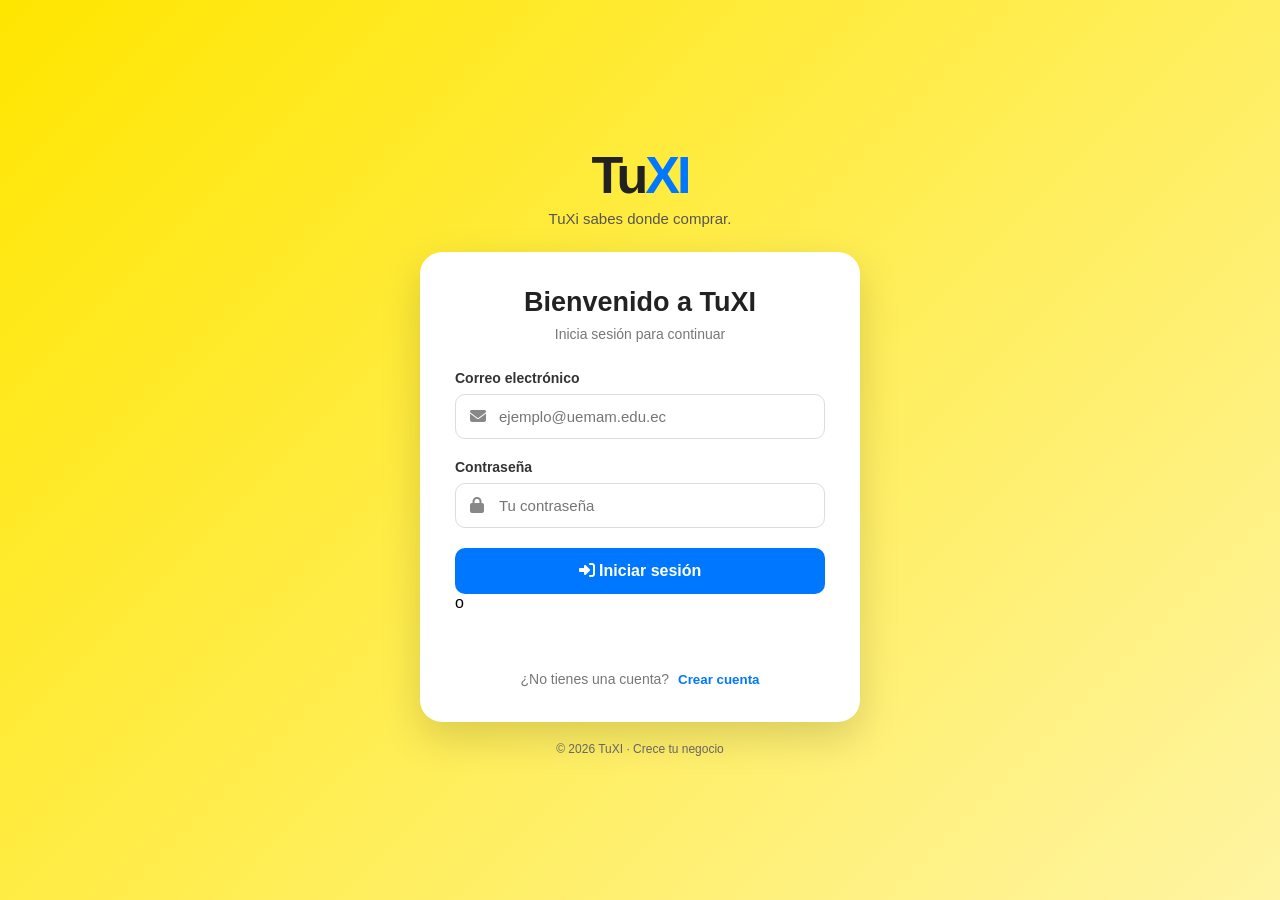
==== commit 468d0ce0: "Update index.html" ====
--- a/MercadoLibre.Web/index.html
+++ b/MercadoLibre.Web/index.html
@@ -360,7 +360,7 @@
 				</h2>
 
 				<p>
-					Envío a Manta
+					
 				</p>
 
 			</section>
@@ -756,25 +756,23 @@
 
 
 
-					<!-- IMAGEN -->
-
-					<div class="form-group">
-
-						<label for="pubImage">
-							URL de la Imagen
-						</label>
-
-
-						<input
-							type="url"
-							id="pubImage"
-							required=""
-							placeholder="https://..."
-							value="https://images.unsplash.com/photo-1516035069371-29a1b244cc32?w=500"
-                    />
-
-					</div>
-
+		<!-- IMAGEN -->
+<div class="form-group">
+    <label for="pubImage">Imagen del producto</label>
+
+    <input
+        type="file"
+        id="pubImage"
+        accept="image/*"
+        required
+    />
+
+    <img
+        id="pubImagePreview"
+        alt="Vista previa"
+        style="display:none; max-width:100%; max-height:180px; margin-top:10px; border-radius:8px; object-fit:contain;"
+    />
+</div>
 
 
 					<!-- DESCRIPCIÓN -->
@@ -892,6 +890,122 @@
 		</div>
 
 
+		<!-- =========================================
+     MODAL: CHATS PRIVADOS DE TUXI
+========================================== -->
+
+		<div id="modalChat" class="modal tuxi-chat-modal">
+			<div class="modal-content tuxi-chat-window">
+
+				<div class="tuxi-chat-header">
+					<div>
+						<h2>
+							<i class="fas fa-comments"></i> Mis chats
+						</h2>
+						<p>Conversa con otros usuarios de TuXI</p>
+					</div>
+
+					<button
+						type="button"
+						class="close-modal"
+						onclick="closePrivateChats()"
+						aria-label="Cerrar chats"
+            >×</button>
+				</div>
+
+				<div class="tuxi-chat-layout">
+
+					<!-- PANEL IZQUIERDO -->
+					<aside class="tuxi-chat-sidebar">
+
+						<div class="tuxi-chat-search">
+							<label for="chatUserSearch">Buscar usuarios</label>
+
+							<input
+								type="search"
+								id="chatUserSearch"
+								placeholder="Nombre o correo..."
+								autocomplete="off"
+                    />
+
+							<div
+								id="chatSearchResults"
+								class="chat-search-results"
+                    ></div>
+						</div>
+
+						<div class="tuxi-conversations-heading">
+							<h3>Conversaciones</h3>
+						</div>
+
+						<div
+							id="chatConversationList"
+							class="chat-conversation-list"
+                ></div>
+
+					</aside>
+
+					<!-- PANEL DERECHO -->
+					<section class="tuxi-chat-main">
+
+						<div class="tuxi-private-chat-header">
+							<div class="chat-avatar">
+								<i class="fas fa-user"></i>
+							</div>
+
+							<div>
+								<h3 id="privateChatTitle">Tus mensajes</h3>
+								<p id="privateChatSubtitle">
+									Selecciona un chat para comenzar.
+								</p>
+							</div>
+						</div>
+
+						<div
+							id="privateChatPlaceholder"
+							class="private-chat-placeholder"
+                >
+							<i class="fas fa-comment-dots"></i>
+							<h3>¡Conecta con otros usuarios!</h3>
+							<p>
+								Busca una persona en el panel izquierdo
+								para iniciar una conversación.
+							</p>
+						</div>
+
+						<div
+							id="privateChatMessages"
+							class="private-chat-messages"
+							aria-live="polite"
+                ></div>
+
+						<form
+							id="privateChatForm"
+							class="private-chat-form"
+							hidden=""
+                >
+							<input
+								type="text"
+								id="privateMessageInput"
+								placeholder="Escribe un mensaje..."
+								maxlength="2000"
+								autocomplete="off"
+								required=""
+                    />
+
+							<button
+								type="submit"
+								id="privateSendButton"
+								aria-label="Enviar mensaje"
+                    >
+								<i class="fas fa-paper-plane"></i>
+							</button>
+						</form>
+
+					</section>
+				</div>
+			</div>
+		</div>
 
 		<!-- =========================================
          JAVASCRIPT
@@ -982,4 +1096,4 @@
 
 	</body>
 
-</html>+</html>
--- a/MercadoLibre.Web/assets/css/styles.css
+++ b/MercadoLibre.Web/assets/css/styles.css
@@ -931,4 +931,440 @@
 
 .logout-item:hover {
     background: #fff1f0;
+}
+
+
+/* =========================================
+   TUXI - CHAT PRIVADO
+========================================= */
+
+.tuxi-chat-modal {
+    z-index: 1200;
+}
+
+.tuxi-chat-window {
+    width: min(1050px, 95vw);
+    max-width: 1050px;
+    height: min(720px, 90vh);
+    padding: 0;
+    overflow: hidden;
+    border-radius: 16px;
+    display: flex;
+    flex-direction: column;
+}
+
+.tuxi-chat-header {
+    display: flex;
+    align-items: center;
+    justify-content: space-between;
+    gap: 16px;
+    padding: 18px 24px;
+    border-bottom: 1px solid #e5e7eb;
+    background: #fff;
+}
+
+.tuxi-chat-header h2 {
+    margin: 0 0 5px;
+    color: #243b53;
+}
+
+.tuxi-chat-header p {
+    margin: 0;
+    color: #64748b;
+    font-size: 13px;
+}
+
+.tuxi-chat-header .close-modal {
+    position: static;
+    font-size: 30px;
+    cursor: pointer;
+}
+
+.tuxi-chat-layout {
+    display: grid;
+    grid-template-columns: 320px minmax(0, 1fr);
+    flex: 1;
+    min-height: 0;
+}
+
+.tuxi-chat-sidebar {
+    display: flex;
+    flex-direction: column;
+    min-height: 0;
+    background: #f8fafc;
+    border-right: 1px solid #e2e8f0;
+}
+
+.tuxi-chat-search {
+    padding: 16px;
+    border-bottom: 1px solid #e2e8f0;
+}
+
+.tuxi-chat-search label {
+    display: block;
+    margin-bottom: 8px;
+    font-size: 13px;
+    font-weight: 700;
+    color: #334155;
+}
+
+.tuxi-chat-search input {
+    width: 100%;
+    box-sizing: border-box;
+    padding: 11px 12px;
+    border: 1px solid #cbd5e1;
+    border-radius: 9px;
+    outline: none;
+    background: #fff;
+}
+
+.tuxi-chat-search input:focus,
+.private-chat-form input:focus {
+    border-color: #3483fa;
+    box-shadow: 0 0 0 3px rgba(52, 131, 250, 0.12);
+}
+
+.chat-search-results {
+    max-height: 170px;
+    overflow-y: auto;
+    margin-top: 8px;
+}
+
+.tuxi-conversations-heading {
+    padding: 12px 16px 6px;
+}
+
+.tuxi-conversations-heading h3 {
+    margin: 0;
+    font-size: 14px;
+    color: #334155;
+}
+
+.chat-conversation-list {
+    flex: 1;
+    overflow-y: auto;
+    padding: 6px;
+}
+
+.chat-user-result,
+.chat-conversation-item {
+    display: flex;
+    align-items: center;
+    gap: 10px;
+    width: 100%;
+    padding: 11px;
+    border: none;
+    border-radius: 10px;
+    text-align: left;
+    cursor: pointer;
+    background: transparent;
+    color: #1e293b;
+}
+
+.chat-user-result:hover,
+.chat-conversation-item:hover {
+    background: #eaf2ff;
+}
+
+.chat-conversation-item.selected {
+    background: #dbeafe;
+}
+
+.chat-avatar {
+    flex-shrink: 0;
+    display: flex;
+    align-items: center;
+    justify-content: center;
+    width: 42px;
+    height: 42px;
+    border-radius: 50%;
+    background: #dbeafe;
+    color: #1d4ed8;
+    font-weight: 700;
+}
+
+.chat-user-info,
+.chat-conversation-info {
+    display: flex;
+    flex: 1;
+    flex-direction: column;
+    min-width: 0;
+    gap: 4px;
+}
+
+.chat-user-info strong,
+.chat-conversation-info strong {
+    overflow: hidden;
+    text-overflow: ellipsis;
+    white-space: nowrap;
+    font-size: 13px;
+}
+
+.chat-user-info small,
+.chat-conversation-info small {
+    overflow: hidden;
+    text-overflow: ellipsis;
+    white-space: nowrap;
+    color: #64748b;
+    font-size: 11px;
+}
+
+.chat-conversation-time {
+    align-self: flex-start;
+    white-space: nowrap;
+}
+
+.tuxi-chat-main {
+    display: flex;
+    flex-direction: column;
+    min-width: 0;
+    min-height: 0;
+    background: #fff;
+}
+
+.tuxi-private-chat-header {
+    display: flex;
+    align-items: center;
+    gap: 12px;
+    padding: 14px 20px;
+    border-bottom: 1px solid #e2e8f0;
+}
+
+.tuxi-private-chat-header h3 {
+    margin: 0 0 4px;
+    font-size: 16px;
+}
+
+.tuxi-private-chat-header p {
+    margin: 0;
+    color: #64748b;
+    font-size: 12px;
+}
+
+.private-chat-placeholder {
+    display: flex;
+    flex: 1;
+    flex-direction: column;
+    align-items: center;
+    justify-content: center;
+    padding: 25px;
+    text-align: center;
+    color: #64748b;
+}
+
+.private-chat-placeholder > i {
+    margin-bottom: 16px;
+    font-size: 48px;
+    color: #93c5fd;
+}
+
+.private-chat-placeholder h3 {
+    margin: 0 0 8px;
+    color: #334155;
+}
+
+.private-chat-placeholder p {
+    max-width: 300px;
+    line-height: 1.6;
+}
+
+.private-chat-messages {
+    display: flex;
+    flex: 1;
+    flex-direction: column;
+    gap: 12px;
+    min-height: 0;
+    overflow-y: auto;
+    padding: 20px;
+    background: #f8fafc;
+}
+
+.private-message {
+    display: flex;
+    flex-direction: column;
+    max-width: 78%;
+    gap: 4px;
+}
+
+.private-message.my-message {
+    align-self: flex-end;
+    align-items: flex-end;
+}
+
+.private-message.other-message {
+    align-self: flex-start;
+    align-items: flex-start;
+}
+
+.private-message-bubble {
+    padding: 11px 14px;
+    border-radius: 14px;
+    overflow-wrap: anywhere;
+    white-space: pre-wrap;
+    line-height: 1.5;
+    font-size: 14px;
+}
+
+.my-message .private-message-bubble {
+    background: #3483fa;
+    color: #fff;
+    border-bottom-right-radius: 4px;
+}
+
+.other-message .private-message-bubble {
+    background: #fff;
+    color: #1e293b;
+    border: 1px solid #e2e8f0;
+    border-bottom-left-radius: 4px;
+}
+
+.private-message-time {
+    color: #94a3b8;
+    font-size: 10px;
+}
+
+.private-chat-form {
+    display: flex;
+    align-items: center;
+    gap: 10px;
+    padding: 14px;
+    border-top: 1px solid #e2e8f0;
+    background: #fff;
+}
+
+.private-chat-form[hidden] {
+    display: none !important;
+}
+
+.private-chat-form input {
+    flex: 1;
+    min-width: 0;
+    padding: 12px 14px;
+    border: 1px solid #cbd5e1;
+    border-radius: 22px;
+    outline: none;
+}
+
+.private-chat-form button {
+    display: flex;
+    align-items: center;
+    justify-content: center;
+    flex-shrink: 0;
+    width: 44px;
+    height: 44px;
+    border: none;
+    border-radius: 50%;
+    background: #3483fa;
+    color: white;
+    cursor: pointer;
+}
+
+.private-chat-form button:hover {
+    background: #2968c8;
+}
+
+.private-chat-form button:disabled {
+    opacity: 0.5;
+    cursor: not-allowed;
+}
+
+.chat-empty-state {
+    margin: 12px 6px;
+    color: #64748b;
+    font-size: 12px;
+    line-height: 1.5;
+    text-align: center;
+}
+
+/* Adaptación a pantallas pequeñas */
+
+@media (max-width: 650px) {
+    .tuxi-chat-window {
+        width: 96vw;
+        height: 92vh;
+        border-radius: 12px;
+    }
+
+    .tuxi-chat-layout {
+        grid-template-columns: 120px minmax(0, 1fr);
+    }
+
+    .tuxi-chat-header {
+        padding: 14px;
+    }
+
+    .tuxi-chat-search {
+        padding: 9px;
+    }
+
+    .tuxi-chat-search input {
+        padding: 8px;
+        font-size: 11px;
+    }
+
+    .chat-user-result,
+    .chat-conversation-item {
+        gap: 6px;
+        padding: 7px 4px;
+    }
+
+    .chat-avatar {
+        width: 30px;
+        height: 30px;
+        font-size: 12px;
+    }
+
+    .chat-user-info strong,
+    .chat-conversation-info strong {
+        font-size: 11px;
+    }
+
+    .chat-user-info small,
+    .chat-conversation-info small,
+    .chat-conversation-time {
+        font-size: 9px;
+    }
+
+    .tuxi-private-chat-header {
+        padding: 12px 8px;
+        gap: 8px;
+    }
+
+    .tuxi-private-chat-header h3 {
+        font-size: 13px;
+        overflow-wrap: anywhere;
+    }
+
+    .tuxi-private-chat-header p {
+        font-size: 10px;
+        overflow-wrap: anywhere;
+    }
+
+    .private-chat-messages {
+        padding: 10px;
+    }
+
+    .private-message {
+        max-width: 92%;
+    }
+
+    .private-message-bubble {
+        padding: 9px 10px;
+        font-size: 12px;
+    }
+
+    .private-chat-form {
+        padding: 8px;
+        gap: 6px;
+    }
+
+    .private-chat-form input {
+        padding: 10px;
+        font-size: 12px;
+    }
+
+    .private-chat-form button {
+        width: 36px;
+        height: 36px;
+    }
 }
